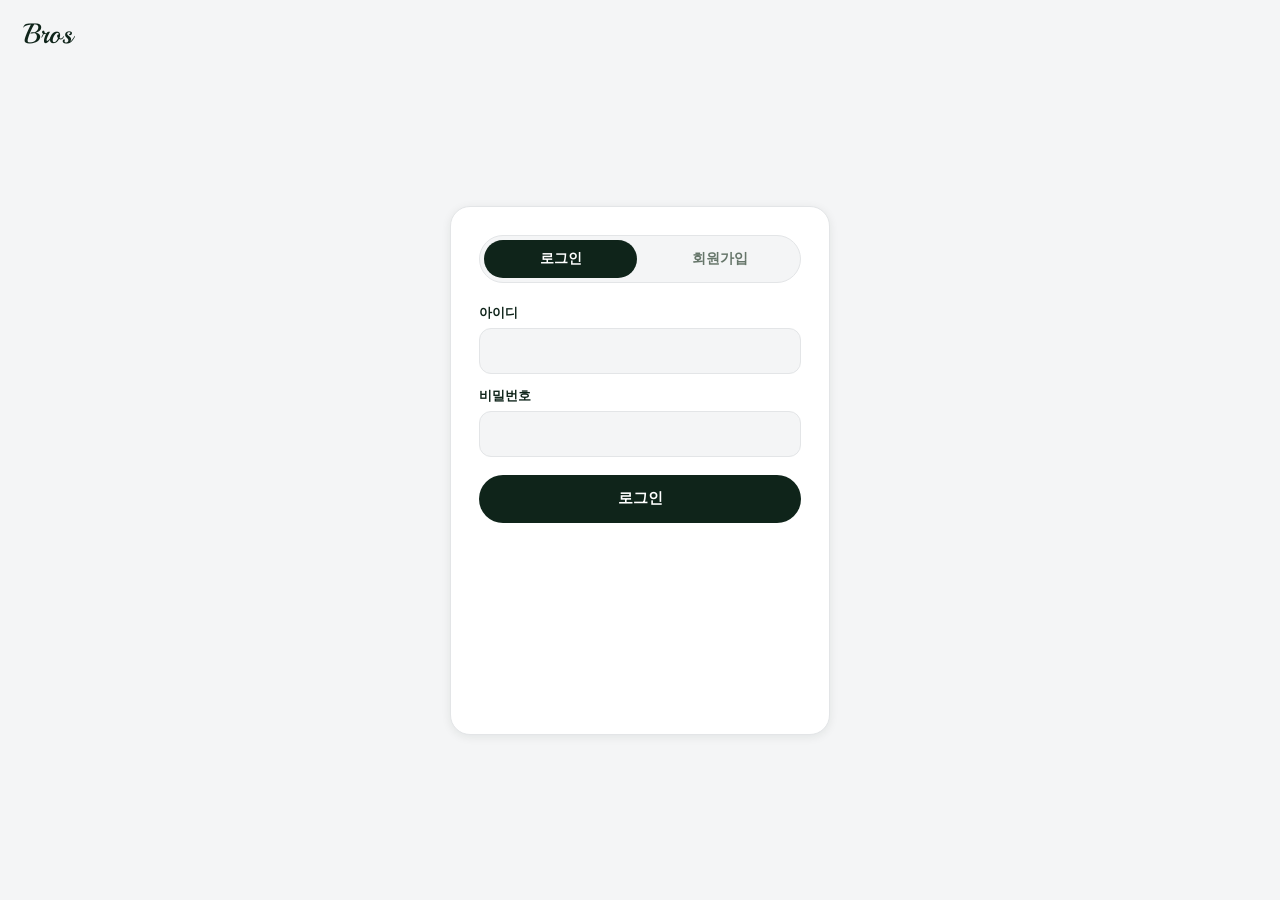
==== web/Frontend/admin.html @ 555cf6c4 "Spring 백엔드 추가 및 관리자 가입 승인 기능 구현 - STS 로 만든 백엔드를 web/Backend 로 이동 (포트 8081, DB baseball_ai) - MySQL 비" ====
<!doctype html>
<html lang="ko">
<head>
  <meta charset="UTF-8" />
  <meta name="viewport" content="width=device-width, initial-scale=1.0" />
  <title>회원 승인 관리 | BROS</title>
  <script>
    (function () {
      try {
        if (localStorage.getItem("bros-theme") === "dark") {
          document.documentElement.setAttribute("data-theme", "dark");
        }
      } catch (e) {}
    })();
  </script>
  <link rel="preconnect" href="https://fonts.googleapis.com" />
  <link rel="preconnect" href="https://fonts.gstatic.com" crossorigin />
  <link href="https://fonts.googleapis.com/css2?family=Playball&family=Black+Han+Sans&family=Gaegu:wght@700&display=swap" rel="stylesheet" />
  <link rel="stylesheet" href="./css/style.css" />
</head>
<body data-page="admin">
  <div class="app">
    <div class="overlay" id="overlay"></div>

    <aside class="sidebar" id="sidebar">
      <div class="sidebar__top">
        <button class="icon-btn sidebar__close" id="sidebarClose" aria-label="메뉴 닫기">
          <svg viewBox="0 0 24 24" fill="none" stroke="currentColor" stroke-width="1.8" stroke-linecap="round"><path d="M6 6l12 12M18 6L6 18"/></svg>
        </button>
        <a href="./index.html" class="logo">
          <span class="logo__text">Bros</span>
        </a>
      </div>

      <nav class="sidebar__nav" id="sidebarNav"></nav>

      <div class="sidebar__footer">
        <div class="stitch" aria-hidden="true">
          <svg viewBox="0 0 160 160" fill="none">
            <path d="M0 40 C 60 40, 100 80, 160 80" stroke="#E7E3C9" stroke-width="26" stroke-linecap="round"/>
            <g stroke="#C9A227" stroke-width="2.5" stroke-linecap="round">
              <path d="M20 28 l10 10 M30 24 l10 10 M42 22 l10 10 M55 22 l10 10 M68 24 l10 10 M80 28 l10 10 M92 34 l10 10 M104 42 l10 10 M116 52 l10 10 M128 62 l10 10 M140 72 l10 8"/>
            </g>
          </svg>
        </div>
        <p class="sidebar__tagline">BASEBALL MAKES<br />US STRONGER</p>
        <div class="sidebar__brand">
          <span class="sidebar__brand-logo">BROS</span>
          <span class="sidebar__brand-sub">ONE TEAM, HIGHER TOGETHER</span>
        </div>
        <ul class="sidebar__links">
          <li>이용약관</li>
          <li>개인정보처리방침</li>
          <li>고객센터</li>
        </ul>
        <p class="sidebar__copy">© 2024 BROS. All rights reserved.</p>
      </div>
    </aside>

    <div class="main">
      <header class="topbar topbar--solid" id="topbar">
        <div class="topbar__left">
          <button class="icon-btn topbar__menu" id="menuToggle" aria-label="메뉴 열기">
            <svg viewBox="0 0 24 24" fill="none" stroke="currentColor" stroke-width="1.8" stroke-linecap="round"><path d="M4 6h16M4 12h16M4 18h16"/></svg>
          </button>
          <a href="./index.html" class="logo logo--mobile">
            <span class="logo__text">Bros</span>
          </a>
        </div>
        <div class="topbar__title" id="topbarTitle">
          <span class="topbar__title-mark">B</span>
          <span class="topbar__title-text">회원 승인</span>
        </div>
        <div class="topbar__right">
          <button class="icon-btn icon-btn--ghost" id="themeToggle" type="button" aria-label="다크모드 전환"></button>
          <button class="login-btn" id="loginBtn" type="button">로그인</button>
        </div>
      </header>

      <main class="content">
        <div class="page-header">
          <p class="page-header__eyebrow">관리자 전용</p>
          <h1 class="page-header__title">회원 승인 관리</h1>
          <p class="page-header__desc">가입 신청을 승인하면 그 회원이 로그인할 수 있어요.</p>
        </div>

        <div class="page-card">
          <div class="admin-filter" id="adminFilter" role="tablist" aria-label="회원 상태">
            <button type="button" class="admin-filter__btn admin-filter__btn--active" data-status="PENDING">승인 대기</button>
            <button type="button" class="admin-filter__btn" data-status="APPROVED">승인됨</button>
            <button type="button" class="admin-filter__btn" data-status="REJECTED">거절됨</button>
            <button type="button" class="admin-filter__btn" data-status="">전체</button>
          </div>
          <!-- js/admin.js 가 회원 목록을 그림 -->
          <div class="record-list" id="adminUserList"></div>
        </div>

        <footer class="page-footer">
          <span>BROS</span>
          <nav>
            <a href="#terms">이용약관</a>
            <a href="#privacy">개인정보처리방침</a>
            <a href="#support">고객센터</a>
          </nav>
          <span>© 2024 BROS. All rights reserved.</span>
        </footer>
      </main>
    </div>
  </div>

  <div class="toast" id="toast" role="status" aria-live="polite"></div>

  <script src="./js/types.js"></script>
  <script src="./js/data.js"></script>
  <script src="./js/render.js"></script>
  <script src="./js/api.js"></script>
  <script src="./js/shell.js"></script>
  <script src="./js/admin.js"></script>
</body>
</html>
---- web/Frontend/css/style.css ----
/* ===== BROS - 기본 토큰 =====
   팀 컬러: 형광 노랑/연두(neon) + 짙은 녹색/검정(navy) + 골드(gold, 포인트로만 소량 사용).
   컴포넌트들은 모두 이 변수를 통해서만 색을 쓰므로, 값만 바꾸면 전체 화면에 반영됩니다.
   다크모드는 아래 :root[data-theme="dark"] 블록에서 같은 변수를 재정의해서 처리합니다. */
:root {
  --navy: #0f241a;
  --navy-light: #1b3a28;
  /* 라이트모드에서는 노란/올리브 톤이 아니라 짙은 녹색으로 통일 (FAB/로그인 버튼의 네온 포인트만 남기기 위함).
     다크모드는 아래 [data-theme="dark"] 블록에서 형광 연두를 그대로 유지합니다. */
  --red: var(--navy);
  --red-soft: #eef7d2;
  --blue-soft: #eefac2;
  --green-soft: #e3f5e8;
  --green: #1e7a46;
  --neon: #cbff3d;
  --neon-ink: #17330d;
  --gold: #c9a227;
  --gold-soft: #fbf1d6;
  /* 은은하게 연두빛이 돌던 배경/테두리를 중립 회색 톤으로 변경 */
  --bg: #f4f5f6;
  --border: #e3e5e7;
  --muted: #66766a;
  --white: #ffffff;
  --radius-lg: 20px;
  --radius-md: 14px;
  --shadow-card: 0 2px 10px rgba(15, 36, 26, 0.08);
  /* rgb 트리플릿 버전: js/main.js 의 스크롤 상단바 효과가 rgba(var(--bg-rgb), alpha) 형태로
     매 프레임 투명도를 직접 계산하는데, 테마가 바뀌어도 같이 반응하도록 여기서도 따로 관리합니다. */
  --bg-rgb: 244, 245, 246;
  --border-rgb: 227, 229, 231;
  --shadow-rgb: 15, 36, 26;
  /* 로그인 버튼처럼 "항상 눈에 띄는 CTA" 용 채움색. --navy 는 다크모드에서 밝은 텍스트색으로
     뒤집히므로 CTA 배경에는 쓸 수 없어서 별도로 관리 */
  --cta-bg: #0f241a;
  --cta-ink: #ffffff;
  /* 로고 전용 색: 라이트모드는 짙은 색, 다크모드는 형광 연두로 (본문 텍스트와는 반대로 움직임) */
  --logo: #0f241a;
}

/* 다크모드: --white 를 "카드/서페이스" 색으로, --navy 를 "본문 텍스트" 색으로 재정의하면
   대부분의 컴포넌트가 이미 var(--white)/var(--navy)/var(--border) 등을 쓰고 있어서
   추가 규칙 없이도 전체가 자동으로 다크 톤을 따라갑니다. */
:root[data-theme="dark"] {
  --navy: #eaf3e7;
  --navy-light: #c7dcc2;
  --red: #d6ff4d;
  --red-soft: #1d2a0e;
  --blue-soft: #1b2a10;
  --green-soft: #123321;
  --green: #6fe38c;
  --neon: #d6ff4d;
  --neon-ink: #10200a;
  --gold: #e8c34a;
  --gold-soft: #2e2510;
  --bg: #0a100b;
  --border: #24352a;
  --muted: #93a896;
  --white: #12201a;
  --shadow-card: 0 4px 18px rgba(0, 0, 0, 0.55);
  --bg-rgb: 10, 16, 11;
  --border-rgb: 36, 53, 42;
  --shadow-rgb: 0, 0, 0;
  --cta-bg: #d6ff4d;
  --cta-ink: #10200a;
  --logo: #d6ff4d;
}

* {
  box-sizing: border-box;
}

html,
body {
  margin: 0;
  padding: 0;
}

body {
  font-family: "Pretendard", -apple-system, BlinkMacSystemFont, "Malgun Gothic", system-ui, sans-serif;
  background: var(--bg);
  color: var(--navy);
  -webkit-font-smoothing: antialiased;
  transition: background-color 0.25s ease, color 0.25s ease;
}

a {
  color: inherit;
  text-decoration: none;
}

button {
  font: inherit;
  color: inherit;
  cursor: pointer;
}

ul {
  list-style: none;
  margin: 0;
  padding: 0;
}

svg {
  width: 100%;
  height: 100%;
  display: block;
}

.icon-btn {
  width: 40px;
  height: 40px;
  border-radius: 999px;
  border: 1px solid var(--border);
  background: var(--white);
  display: inline-flex;
  align-items: center;
  justify-content: center;
  color: var(--navy);
}

.icon-btn svg {
  width: 18px;
  height: 18px;
}

/* 원형 배경/테두리 없이 아이콘만 보이는 버전 (상단 다크모드 토글 등) */
.icon-btn--ghost {
  background: none;
  border: none;
  box-shadow: none;
}

/* ===== 레이아웃 ===== */
.app {
  display: flex;
  min-height: 100vh;
}

.overlay {
  position: fixed;
  inset: 0;
  background: rgba(15, 20, 35, 0.5);
  opacity: 0;
  pointer-events: none;
  transition: opacity 0.2s ease;
  z-index: 40;
}

.overlay--visible {
  opacity: 1;
  pointer-events: auto;
}

.main {
  flex: 1;
  min-width: 0;
  display: flex;
  flex-direction: column;
}

/* ===== 사이드바 ===== */
.sidebar {
  width: 248px;
  flex-shrink: 0;
  background: var(--white);
  border-right: 1px solid var(--border);
  display: flex;
  flex-direction: column;
  padding: 24px 20px;
  position: sticky;
  top: 0;
  height: 100vh;
  overflow-y: auto;
}

.sidebar__top {
  display: flex;
  align-items: center;
  justify-content: space-between;
  margin-bottom: 28px;
}

.sidebar__close {
  display: none;
}

.logo {
  display: flex;
  align-items: center;
  gap: 8px;
}

/* 유니폼에 쓰인 것과 같은 야구 저지 스크립트체. --logo 는 --navy 와 반대로 움직여서 다크모드에서 형광 연두가 됨 */
.logo__text {
  font-family: "Playball", cursive;
  font-weight: 400;
  font-size: 30px;
  line-height: 1;
  color: var(--logo);
}

.logo--mobile {
  display: none;
}

.sidebar__nav {
  display: flex;
  flex-direction: column;
  gap: 6px;
}

.nav-item {
  display: flex;
  align-items: center;
  gap: 12px;
  padding: 12px 14px;
  border-radius: 12px;
  font-weight: 600;
  font-size: 15px;
  color: var(--navy);
}

.nav-item__icon {
  width: 20px;
  height: 20px;
  flex-shrink: 0;
  color: var(--muted);
}

.nav-item:hover {
  background: var(--bg);
}

.nav-item--active {
  background: var(--blue-soft);
  color: var(--navy);
}

.nav-item--active .nav-item__icon {
  color: var(--navy);
}

.sidebar__footer {
  margin-top: auto;
  padding-top: 28px;
  text-align: center;
}

.stitch {
  width: 100px;
  margin: 0 auto 10px;
  opacity: 0.9;
}

.sidebar__tagline {
  font-size: 12px;
  font-weight: 800;
  line-height: 1.4;
  color: var(--gold);
  letter-spacing: 0.3px;
  margin: 0 0 18px;
}

.sidebar__brand {
  display: flex;
  flex-direction: column;
  gap: 2px;
  margin-bottom: 14px;
}

.sidebar__brand-logo {
  font-weight: 800;
  font-size: 15px;
  color: var(--navy);
}

.sidebar__brand-sub {
  font-size: 10px;
  color: var(--muted);
  letter-spacing: 0.5px;
}

.sidebar__links {
  display: flex;
  justify-content: center;
  gap: 10px;
  font-size: 11px;
  color: var(--muted);
  margin-bottom: 8px;
  flex-wrap: wrap;
}

.sidebar__copy {
  font-size: 10px;
  color: #b7bdc9;
  margin: 0;
}

/* ===== 상단바 (스크롤 시 떠오르는 GNB) =====
   배경/그림자/타이틀의 실제 값은 CSS가 아니라 js/main.js 의 updateTopbarOnScroll() 이
   스크롤 진행도(progress 0~1)를 매 프레임 계산해 inline style 로 직접 적용합니다.
   여기 있는 값들은 JS 실행 전 초기 상태(progress=0)일 뿐입니다. */
.topbar {
  position: sticky;
  top: 0;
  z-index: 35;
  display: flex;
  align-items: center;
  justify-content: space-between;
  gap: 10px;
  padding: 14px 32px;
  background-color: rgba(245, 247, 250, 0);
  border-bottom: 1px solid rgba(231, 234, 240, 0);
  box-shadow: 0 6px 18px rgba(20, 33, 61, 0);
}

.topbar__left {
  display: flex;
  align-items: center;
  gap: 10px;
}

.topbar__menu {
  display: none;
}

.topbar__title {
  display: flex;
  align-items: center;
  gap: 8px;
  font-weight: 800;
  font-size: 15px;
  color: var(--navy);
  opacity: 0;
  transform: translateY(-10px);
  pointer-events: none;
}

.topbar__title-mark {
  width: 24px;
  height: 24px;
  border-radius: 7px;
  background: var(--navy);
  color: var(--white);
  font-size: 12px;
  font-weight: 800;
  display: flex;
  align-items: center;
  justify-content: center;
  flex-shrink: 0;
}

.topbar__right {
  display: flex;
  gap: 10px;
}

/* 히어로 배너처럼 스크롤에 따라 나타날 큰 이미지가 없는 서브 페이지용:
   스크롤 반응 없이 처음부터 고정된 배경을 보여줌 */
.topbar--solid {
  background-color: var(--bg);
  border-bottom: 1px solid var(--border);
  box-shadow: 0 2px 8px rgba(15, 36, 26, 0.04);
}

.topbar--solid .topbar__title {
  opacity: 1;
  transform: none;
  pointer-events: auto;
}

/* ===== 콘텐츠 ===== */
.content {
  padding: 16px 32px 60px;
  max-width: 1180px;
  width: 100%;
  margin: 0 auto;
}

/* ===== 팀 슬로건 문구 (사진 밖, 일반 페이지 흐름) =====
   더 이상 사진 위 오버레이가 아니라서, 라이트/다크모드에 따라 자동으로 반전되는
   사이트 공통 토큰(var(--navy)/var(--muted)/var(--red)/var(--neon))을 그대로 사용합니다. */
.hero-text {
  margin-bottom: 16px;
}

.hero-text__headline {
  /* 딱딱한 임팩트체 대신, 부드러운 손글씨 느낌의 필기체로 변경 */
  font-family: "Gaegu", cursive;
  font-size: 34px;
  font-weight: 700;
  line-height: 1.35;
  color: var(--navy);
  margin: 0 0 6px;
}

.hero-text__desc {
  font-size: 14px;
  line-height: 1.6;
  /* 라이트모드=검정에 가까운 색, 다크모드=형광 연두로 자동 전환 (var(--red) 재사용) */
  color: var(--red);
  margin: 0 0 10px;
}

.hero-text__tag {
  display: inline-flex;
  align-items: center;
  gap: 8px;
  font-size: 12px;
  font-weight: 700;
  letter-spacing: 0.5px;
  color: var(--red);
}

.hero-text__tag-line {
  width: 22px;
  height: 2px;
  background: var(--neon);
  display: inline-block;
}

/* ===== 히어로 사진 배너 (실제 팀 사진) ===== */
.hero-banner {
  position: relative;
  border-radius: var(--radius-lg);
  overflow: hidden;
  margin-bottom: 24px;
  box-shadow: var(--shadow-card);
  /* 원본 사진 가로폭(960px)보다 배너를 더 넓게 늘리면 화질이 뭉개지므로,
     원본 폭을 넘지 않게 최대 너비를 제한해서 실제 해상도 그대로(업스케일 없이) 보여줌 */
  max-width: 960px;
  margin-left: auto;
  margin-right: auto;
}

.hero-banner__slide {
  position: relative;
  width: 100%;
  /* 원본 사진이 세로로 긴 인물사진(960x1280)이라, 비율/위치를 맞춰서
     얼굴 위쪽은 여유 있게 남기고, 아래쪽 빈 흙바닥만 최소로 걷어내도록 조정.
     문구가 사진 밖으로 빠지면서 여백 제약이 없어져 12/5 -> 13/5 로 살짝 더 줄임. */
  aspect-ratio: 13 / 5;
  background-image: url("../assets/images/hero-team.png");
  background-size: cover;
  background-position: center 55%;
}

.hero-banner__dots {
  position: absolute;
  left: 50%;
  bottom: 16px;
  transform: translateX(-50%);
  display: flex;
  gap: 6px;
}

.hero-banner__dot {
  width: 6px;
  height: 6px;
  border-radius: 999px;
  background: rgba(255, 255, 255, 0.45);
}

.hero-banner__dot--active {
  width: 18px;
  background: #ffffff;
}

.hero {
  display: flex;
  align-items: flex-end;
  justify-content: space-between;
  gap: 20px;
  flex-wrap: wrap;
  margin-bottom: 24px;
}

.hero__eyebrow {
  color: var(--red);
  font-weight: 700;
  font-size: 13px;
  margin: 0 0 8px;
}

.hero__title {
  font-size: 30px;
  font-weight: 800;
  margin: 0 0 8px;
  color: var(--navy);
}

.hero__desc {
  margin: 0;
  color: var(--muted);
  font-size: 14px;
}

/* ===== 오늘의 AI 리포트: 투수/타자 탭 + 4칸 정보 박스 + AI 코멘트 + 상세 리포트 보기 ===== */
.report-tabs {
  display: inline-flex;
  gap: 6px;
  background: var(--bg);
  border: 1px solid var(--border);
  border-radius: 999px;
  padding: 4px;
  margin-bottom: 16px;
}

.report-tab {
  border: none;
  background: none;
  color: var(--muted);
  font-size: 13px;
  font-weight: 700;
  padding: 8px 20px;
  border-radius: 999px;
}

.report-tab--active {
  background: var(--cta-bg);
  color: var(--cta-ink);
}
.report-overview-wrap {
  margin-bottom: 8px;
}

.report-overview {
  display: grid;
  grid-template-columns: 1fr 1fr 1.5fr;
  grid-template-rows: auto auto;
  gap: 14px;
  margin-bottom: 16px;
}

.info-box {
  background: var(--white);
  border: 1px solid var(--border);
  border-radius: var(--radius-md);
  padding: 16px;
  display: flex;
  flex-direction: column;
  gap: 4px;
}

.info-box--type {
  grid-column: 1;
  grid-row: 1;
}

.info-box--status {
  grid-column: 2;
  grid-row: 1;
}

.info-box--date {
  grid-column: 1;
  grid-row: 2;
}

.info-box--points {
  grid-column: 2;
  grid-row: 2;
}

.info-box__icon {
  width: 20px;
  height: 20px;
  color: var(--navy);
  margin-bottom: 4px;
}

.info-box__icon--mood {
  color: var(--gold);
}

.info-box__label {
  font-size: 11.5px;
  color: var(--muted);
  font-weight: 600;
}

.info-box__value {
  font-size: 16px;
  font-weight: 800;
  color: var(--navy);
}

.info-box__value--gold {
  color: var(--gold);
}

.info-box__sub {
  font-size: 11px;
  color: var(--muted);
}

.comment-box {
  grid-column: 3;
  grid-row: 1 / span 2;
  background: var(--white);
  border: 1px solid var(--border);
  border-radius: var(--radius-md);
  padding: 18px;
  display: flex;
  flex-direction: column;
  justify-content: space-between;
  gap: 14px;
}

.comment-box__body {
  display: flex;
  gap: 10px;
}

.comment-box__quote {
  width: 20px;
  height: 20px;
  color: var(--red);
  flex-shrink: 0;
}

.comment-box__title {
  font-size: 13px;
  font-weight: 800;
  color: var(--navy);
  margin: 0 0 4px;
}

.comment-box__text {
  font-size: 13px;
  color: #3d4759;
  line-height: 1.55;
  margin: 0;
}

.report-cta {
  display: inline-flex;
  align-items: center;
  justify-content: center;
  gap: 8px;
  width: 100%;
  height: 46px;
  border-radius: 999px;
  border: none;
  background: var(--cta-bg);
  color: var(--cta-ink);
  font-size: 14px;
  font-weight: 700;
}

.report-cta svg {
  width: 16px;
  height: 16px;
}

/* ===== 4대 기능 메뉴 ===== */
.feature-grid {
  display: grid;
  grid-template-columns: repeat(4, 1fr);
  gap: 16px;
  margin-bottom: 40px;
}

.feature-card {
  position: relative;
  background: var(--white);
  border: 1px solid var(--border);
  border-radius: var(--radius-lg);
  box-shadow: var(--shadow-card);
  padding: 22px 20px;
  display: flex;
  flex-direction: column;
  gap: 8px;
  transition: border-color 0.15s ease, transform 0.15s ease;
}

.feature-card:hover {
  border-color: var(--neon);
  transform: translateY(-2px);
}

/* 카드마다 아이콘을 색이 채워진 배지 안에 넣어서 톤이 확실히 드러나도록 함 */
.feature-card__icon-badge {
  width: 44px;
  height: 44px;
  border-radius: 14px;
  display: flex;
  align-items: center;
  justify-content: center;
  margin-bottom: 6px;
}

.feature-card__icon {
  width: 24px;
  height: 24px;
}

.feature-card--neon .feature-card__icon-badge {
  background: var(--neon);
  color: var(--neon-ink);
}

.feature-card--gold .feature-card__icon-badge {
  background: var(--gold);
  color: var(--navy);
}

.feature-card--navy .feature-card__icon-badge {
  background: var(--navy);
  color: var(--neon);
}

/* 다크모드에서는 var(--navy)가 거의 흰색이 되어 배지가 "회색"처럼 밋밋해 보이므로,
   FAB 버튼과 같은 배색(형광 배경 + 검정 아이콘)으로 통일 */
:root[data-theme="dark"] .feature-card--navy .feature-card__icon-badge {
  background: var(--neon);
  color: var(--neon-ink);
}

.feature-card__title {
  font-size: 15px;
  font-weight: 800;
  color: var(--navy);
}

.feature-card__desc {
  font-size: 12.5px;
  color: var(--muted);
  line-height: 1.5;
}

.feature-card__chevron {
  display: none;
  position: absolute;
  right: 18px;
  top: 50%;
  transform: translateY(-50%);
  width: 18px;
  height: 18px;
  color: var(--muted);
}

/* ===== 3단계 안내 바 (하단, 로고 + 압축된 가로 스텝) =====
   모든 색이 var(--bg)/var(--navy)/var(--neon) 등 기존 토큰이라 다크모드에서도 자동으로 반응합니다. */
.how-bar {
  background: var(--bg);
  border: 1px solid var(--border);
  border-radius: var(--radius-lg);
  padding: 24px 28px;
  display: flex;
  align-items: center;
  justify-content: space-between;
  gap: 24px;
  flex-wrap: wrap;
  margin-bottom: 40px;
}

.how-bar__brand {
  display: flex;
  flex-direction: column;
  gap: 4px;
}

.how-bar__logo {
  font-family: "Playball", cursive;
  font-size: 26px;
  line-height: 1;
  color: var(--logo);
}

.how-bar__title {
  font-size: 13px;
  font-weight: 700;
  color: var(--navy);
  margin: 0;
}

.how-bar__steps {
  display: flex;
  align-items: center;
  gap: 16px;
  flex-wrap: wrap;
}

.how-bar__step {
  display: flex;
  align-items: center;
  gap: 10px;
}

.how-bar__step-icon {
  width: 40px;
  height: 40px;
  padding: 9px;
  box-sizing: border-box;
  border-radius: 12px;
  background: var(--navy);
  color: var(--neon);
  flex-shrink: 0;
}

/* 4대 기능 카드 배지와 동일한 이유로 다크모드에서만 FAB와 같은 배색으로 지정 */
:root[data-theme="dark"] .how-bar__step-icon {
  background: var(--neon);
  color: var(--neon-ink);
}

.how-bar__step-title {
  font-size: 13.5px;
  font-weight: 800;
  color: var(--navy);
  margin: 0;
  white-space: nowrap;
}

.how-bar__step-desc {
  font-size: 11.5px;
  color: var(--muted);
  margin: 0;
  white-space: nowrap;
}

.how-bar__arrow {
  width: 16px;
  height: 16px;
  color: var(--muted);
  flex-shrink: 0;
}

/* ===== 페이지 푸터 ===== */
.page-footer {
  display: flex;
  align-items: center;
  justify-content: space-between;
  flex-wrap: wrap;
  gap: 10px;
  padding-top: 20px;
  border-top: 1px solid var(--border);
  font-size: 12px;
  color: var(--muted);
}

.page-footer span:first-child {
  font-weight: 800;
  color: var(--navy);
}

.page-footer nav {
  display: flex;
  gap: 16px;
}

/* ===== FAB (클릭하면 위로 메뉴 2개가 펼쳐지는 플로팅 버튼) ===== */
.fab-wrap {
  position: fixed;
  right: 28px;
  bottom: 28px;
  z-index: 30;
  display: flex;
  flex-direction: column-reverse;
  align-items: flex-end;
  gap: 12px;
}

.fab {
  width: 72px;
  height: 72px;
  border-radius: 999px;
  background: var(--neon);
  color: var(--neon-ink);
  border: none;
  box-shadow: 0 8px 20px rgba(203, 255, 61, 0.45);
  display: flex;
  align-items: center;
  justify-content: center;
  flex-shrink: 0;
}

.fab svg {
  width: 30px;
  height: 30px;
  transition: transform 0.2s ease;
}

.fab-wrap--open .fab svg {
  transform: rotate(45deg);
}

.fab-menu {
  display: flex;
  flex-direction: column;
  align-items: flex-end;
  gap: 10px;
}

.fab-menu__item {
  display: inline-flex;
  align-items: center;
  gap: 8px;
  /* 두 메뉴("동영상 업로드" / "바로 촬영") 글자 수가 달라도 폭이 항상 같도록 고정 */
  width: 176px;
  background: var(--white);
  color: var(--navy);
  border: 1px solid var(--border);
  border-radius: 999px;
  padding: 10px 18px 10px 14px;
  font-size: 13px;
  font-weight: 700;
  box-shadow: var(--shadow-card);
  opacity: 0;
  transform: translateY(10px);
  pointer-events: none;
  transition: opacity 0.18s ease, transform 0.18s ease;
}

.fab-menu__icon {
  width: 18px;
  height: 18px;
  color: var(--red);
  flex-shrink: 0;
}

.fab-wrap--open .fab-menu__item {
  opacity: 1;
  transform: translateY(0);
  pointer-events: auto;
}

.fab-wrap--open .fab-menu__item:nth-child(2) {
  transition-delay: 0.05s;
}

/* ===== 로그인 버튼 (항상 채워진 CTA 필: 라이트=짙은 녹색, 다크=형광 연두) ===== */
.login-btn {
  height: 40px;
  padding: 0 18px;
  border-radius: 999px;
  border: 1px solid transparent;
  background: var(--cta-bg);
  color: var(--cta-ink);
  font-weight: 700;
  font-size: 13px;
  display: inline-flex;
  align-items: center;
}

/* 로그인된 상태(로그아웃 버튼)는 덜 강조되도록 아웃라인으로 반전 */
.login-btn--active {
  background: transparent;
  color: var(--navy);
  border-color: var(--border);
}

/* ===== 모달 공통 (분석 종류 선택 / 촬영) ===== */
.modal-overlay {
  position: fixed;
  inset: 0;
  z-index: 60;
  background: rgba(10, 16, 11, 0.55);
  display: flex;
  align-items: center;
  justify-content: center;
  padding: 20px;
  opacity: 0;
  transition: opacity 0.18s ease;
}

.modal-overlay[hidden] {
  display: none;
}

.modal-overlay--visible {
  opacity: 1;
}

.modal {
  width: 100%;
  max-width: 360px;
  background: var(--white);
  border-radius: var(--radius-lg);
  border: 1px solid var(--border);
  box-shadow: 0 20px 50px rgba(10, 16, 11, 0.3);
  padding: 20px;
  transform: translateY(14px) scale(0.97);
  transition: transform 0.18s ease;
}

.modal-overlay--visible .modal {
  transform: translateY(0) scale(1);
}

.modal--camera {
  max-width: 420px;
}

.modal__head {
  display: flex;
  align-items: center;
  justify-content: space-between;
  margin-bottom: 14px;
}

.modal__title {
  font-size: 16px;
  font-weight: 800;
  color: var(--navy);
  margin: 0;
}

.modal__close {
  width: 30px;
  height: 30px;
  border-radius: 999px;
  border: none;
  background: var(--bg);
  color: var(--navy);
  display: flex;
  align-items: center;
  justify-content: center;
  flex-shrink: 0;
}

.modal__close svg {
  width: 14px;
  height: 14px;
}

.modal__options {
  display: flex;
  flex-direction: column;
  gap: 8px;
}

.modal-option {
  display: flex;
  align-items: center;
  gap: 12px;
  padding: 14px 16px;
  border-radius: 14px;
  border: 1px solid var(--border);
  background: var(--bg);
  color: var(--navy);
  font-size: 14px;
  font-weight: 700;
  text-align: left;
}

.modal-option:hover {
  border-color: var(--red);
}

.modal-option__icon {
  width: 22px;
  height: 22px;
  color: var(--red);
  flex-shrink: 0;
}

/* ===== 카메라 촬영 ===== */
.camera {
  display: flex;
  flex-direction: column;
  gap: 12px;
}

.camera__preview {
  width: 100%;
  aspect-ratio: 3 / 4;
  max-height: 60vh;
  border-radius: var(--radius-md);
  background: #000;
  object-fit: cover;
}

.camera__status {
  min-height: 18px;
  margin: 0;
  font-size: 12.5px;
  color: var(--red);
  text-align: center;
}

.camera__controls {
  display: flex;
  gap: 10px;
}

.btn {
  flex: 1;
  height: 44px;
  border-radius: 999px;
  border: none;
  font-size: 14px;
  font-weight: 700;
}

.btn--primary {
  background: var(--navy);
  color: var(--white);
}

.btn--ghost {
  background: var(--bg);
  color: var(--navy);
  border: 1px solid var(--border);
}

/* ===== 토스트 안내 메시지 ===== */
.toast {
  position: fixed;
  left: 50%;
  bottom: 100px;
  transform: translate(-50%, 12px);
  background: var(--navy);
  color: var(--white);
  padding: 12px 18px;
  border-radius: 999px;
  font-size: 13px;
  font-weight: 600;
  box-shadow: 0 10px 24px rgba(0, 0, 0, 0.25);
  opacity: 0;
  pointer-events: none;
  transition: opacity 0.2s ease, transform 0.2s ease;
  z-index: 70;
  max-width: calc(100vw - 40px);
  text-align: center;
}

.toast--visible {
  opacity: 1;
  transform: translate(-50%, 0);
}

/* ===== 서브 페이지 공통 (분석/하이라이트/마이페이지) ===== */
.page-header {
  margin-bottom: 24px;
}

.page-header__eyebrow {
  color: var(--red);
  font-weight: 700;
  font-size: 13px;
  margin: 0 0 8px;
}

.page-header__title {
  font-size: 26px;
  font-weight: 800;
  color: var(--navy);
  margin: 0 0 8px;
}

.page-header__desc {
  color: var(--muted);
  font-size: 14px;
  margin: 0;
}

.page-card {
  background: var(--white);
  border: 1px solid var(--border);
  border-radius: var(--radius-lg);
  box-shadow: var(--shadow-card);
  padding: 24px;
  margin-bottom: 20px;
}

.page-card__title {
  display: flex;
  align-items: center;
  gap: 10px;
  font-size: 16px;
  font-weight: 800;
  color: var(--navy);
  margin: 0 0 14px;
}

.page-card__title svg {
  width: 20px;
  height: 20px;
  flex-shrink: 0;
}

/* 지금 보고 있는 페이지에 맞는 분석 종류로 바로 업로드/촬영을 시작하는 CTA */
.quick-action {
  display: flex;
  align-items: center;
  justify-content: space-between;
  gap: 16px;
  flex-wrap: wrap;
}

.quick-action__text {
  flex: 1;
  min-width: 200px;
}

.quick-action__title {
  font-size: 15px;
  font-weight: 800;
  color: var(--navy);
  margin: 0 0 4px;
}

.quick-action__desc {
  font-size: 13px;
  color: var(--muted);
  margin: 0;
}

.quick-action__buttons {
  display: flex;
  gap: 10px;
  flex-wrap: wrap;
}

.quick-action__btn {
  display: inline-flex;
  align-items: center;
  gap: 8px;
  height: 44px;
  padding: 0 18px;
  border-radius: 999px;
  font-size: 13.5px;
  font-weight: 700;
  border: 1px solid transparent;
}

.quick-action__btn svg {
  width: 16px;
  height: 16px;
}

.quick-action__btn--primary {
  background: var(--cta-bg);
  color: var(--cta-ink);
}

.quick-action__btn--ghost {
  background: var(--bg);
  color: var(--navy);
  border-color: var(--border);
}

.empty-state {
  display: flex;
  flex-direction: column;
  align-items: center;
  text-align: center;
  gap: 10px;
  padding: 44px 20px;
}

.empty-state__icon {
  width: 42px;
  height: 42px;
  color: var(--muted);
  margin-bottom: 4px;
}

.empty-state__title {
  font-size: 14.5px;
  font-weight: 800;
  color: var(--navy);
  margin: 0;
}

.empty-state__desc {
  font-size: 12.5px;
  color: var(--muted);
  margin: 0;
  max-width: 320px;
  line-height: 1.6;
}

/* 업로드/촬영한 영상을 분석 결과와는 별개로 바로 재생해볼 수 있는 미리보기 카드 */
.video-preview__player {
  display: block;
  width: 100%;
  max-width: 480px;
  border-radius: var(--radius-md);
  background: #000;
}

/* "최근 분석 결과" 카드 안의 AI 분석 진행 상황 (js/analysis.js 가 그림) */
.analysis-status {
  display: flex;
  flex-direction: column;
  align-items: flex-start;
  gap: 8px;
  padding: 18px 20px;
  border: 1px solid var(--border);
  border-radius: var(--radius-md);
}

.analysis-status__badge {
  display: inline-flex;
  align-items: center;
  gap: 6px;
  padding: 4px 10px;
  border-radius: 999px;
  font-size: 12px;
  font-weight: 800;
  background: var(--bg);
  color: var(--muted);
}

.analysis-status__file {
  margin: 0;
  font-size: 14.5px;
  font-weight: 800;
  color: var(--navy);
  word-break: break-all;
}

.analysis-status__desc {
  margin: 0;
  font-size: 12.5px;
  line-height: 1.6;
  color: var(--muted);
}

/* 진행 중(업로드/대기/분석 중)에는 배지 앞에 깜빡이는 점 */
.analysis-status--uploading .analysis-status__badge::before,
.analysis-status--queued .analysis-status__badge::before,
.analysis-status--processing .analysis-status__badge::before {
  content: "";
  width: 6px;
  height: 6px;
  border-radius: 50%;
  background: currentColor;
  animation: analysis-pulse 1.2s ease-in-out infinite;
}

.analysis-status--processing .analysis-status__badge {
  background: var(--blue-soft);
  color: var(--navy);
}

.analysis-status--done .analysis-status__badge {
  background: var(--green-soft);
  color: var(--green);
}

.analysis-status--failed .analysis-status__badge,
.analysis-status--offline .analysis-status__badge {
  background: var(--gold-soft);
  color: var(--gold);
}

@keyframes analysis-pulse {
  50% {
    opacity: 0.25;
  }
}

@media (prefers-reduced-motion: reduce) {
  .analysis-status__badge::before {
    animation: none;
  }
}

/* ===== 경기 하이라이트: 전체 / 포지션별 탭 콘텐츠 =====
   탭 자체는 홈 화면의 .report-tabs/.report-tab 을 그대로 재사용합니다. */
.game-meta {
  margin-bottom: 20px;
}

.game-meta__brand {
  display: flex;
  align-items: center;
  gap: 10px;
  margin-bottom: 14px;
}

.game-meta__eyebrow {
  font-size: 11px;
  font-weight: 800;
  letter-spacing: 1px;
  color: var(--red);
}

.game-meta__logo {
  font-family: "Playball", cursive;
  font-size: 20px;
  color: var(--logo);
}

.game-meta__row {
  display: flex;
  flex-wrap: wrap;
  gap: 20px;
}

.game-meta__item {
  display: flex;
  flex-direction: column;
  gap: 4px;
}

.game-meta__label {
  font-size: 11.5px;
  color: var(--muted);
  font-weight: 600;
}

.game-meta__value {
  font-size: 15px;
  font-weight: 800;
  color: var(--navy);
}

.game-meta__value--accent {
  color: var(--red);
}

.highlight-main {
  border-top: 1px solid var(--border);
  padding-top: 18px;
}

.highlight-main__frame {
  position: relative;
  aspect-ratio: 16 / 9;
  border-radius: var(--radius-md);
  background: radial-gradient(circle at 30% 20%, var(--navy-light) 0%, var(--navy) 70%);
  display: flex;
  align-items: center;
  justify-content: center;
  overflow: hidden;
}

.highlight-main__tag {
  position: absolute;
  top: 12px;
  left: 12px;
  font-size: 10.5px;
  font-weight: 700;
  letter-spacing: 0.5px;
  color: var(--neon);
  background: rgba(0, 0, 0, 0.35);
  padding: 4px 10px;
  border-radius: 999px;
}

.highlight-main__play {
  width: 56px;
  height: 56px;
  border-radius: 999px;
  border: none;
  background: rgba(255, 255, 255, 0.95);
  color: var(--navy);
  display: flex;
  align-items: center;
  justify-content: center;
  flex-shrink: 0;
}

.highlight-main__play svg {
  width: 22px;
  height: 22px;
  margin-left: 2px;
}

.highlight-main__meta {
  display: flex;
  align-items: baseline;
  justify-content: space-between;
  gap: 10px;
  margin-top: 12px;
}

.highlight-main__label {
  font-size: 14px;
  font-weight: 800;
  color: var(--navy);
  margin: 0;
}

.highlight-main__time {
  font-size: 12.5px;
  color: var(--muted);
}

/* 주요 장면 그룹 (타격 장면 / 수비 플레이 / 주요 플레이) */
.clip-group {
  margin-bottom: 22px;
}

.clip-group:last-child {
  margin-bottom: 0;
}

.clip-group__head {
  display: flex;
  align-items: center;
  gap: 8px;
  margin-bottom: 10px;
}

.clip-group__badge {
  font-size: 10.5px;
  font-weight: 800;
  letter-spacing: 0.5px;
  color: var(--neon-ink);
  background: var(--neon);
  padding: 3px 9px;
  border-radius: 999px;
  flex-shrink: 0;
}

.clip-group__title {
  font-size: 14px;
  font-weight: 800;
  color: var(--navy);
  margin: 0;
}

.clip-group__list {
  display: grid;
  grid-template-columns: repeat(auto-fill, minmax(160px, 1fr));
  gap: 12px;
}

.clip-card {
  display: flex;
  flex-direction: column;
  gap: 8px;
  border: 1px solid var(--border);
  background: var(--bg);
  border-radius: var(--radius-md);
  padding: 8px;
  text-align: left;
}

.clip-card__thumb {
  position: relative;
  aspect-ratio: 16 / 9;
  border-radius: 10px;
  background: radial-gradient(circle at 30% 20%, var(--navy-light) 0%, var(--navy) 70%);
  display: flex;
  align-items: center;
  justify-content: center;
  color: #ffffff;
}

.clip-card__thumb svg {
  width: 20px;
  height: 20px;
}

.clip-card__meta {
  display: flex;
  align-items: center;
  justify-content: space-between;
  gap: 6px;
}

.clip-card__action {
  font-size: 12.5px;
  font-weight: 700;
  color: var(--navy);
}

.clip-card__time {
  font-size: 11px;
  color: var(--muted);
  flex-shrink: 0;
}

/* 포지션별 하이라이트: 포지션 선택 */
.position-picker {
  display: flex;
  flex-wrap: wrap;
  gap: 8px;
  margin-bottom: 18px;
}

.position-pill {
  min-width: 52px;
  height: 40px;
  padding: 0 14px;
  border-radius: 999px;
  border: 1px solid var(--border);
  background: var(--white);
  color: var(--navy);
  font-size: 13px;
  font-weight: 800;
}

.position-pill--active {
  background: var(--cta-bg);
  color: var(--cta-ink);
  border-color: var(--cta-bg);
}

/* ===== 마이페이지 ===== */
.profile-card {
  display: flex;
  align-items: center;
  gap: 16px;
  flex-wrap: wrap;
}

.profile-card__avatar {
  width: 56px;
  height: 56px;
  border-radius: 999px;
  background: var(--navy);
  color: var(--neon);
  display: flex;
  align-items: center;
  justify-content: center;
  flex-shrink: 0;
}

.profile-card__avatar svg {
  width: 28px;
  height: 28px;
}

.profile-card__info {
  flex: 1;
  min-width: 160px;
}

.profile-card__name {
  font-size: 16px;
  font-weight: 800;
  color: var(--navy);
  margin: 0 0 4px;
}

.profile-card__meta {
  font-size: 12.5px;
  color: var(--muted);
  margin: 0;
}

.profile-card__logout {
  height: 40px;
  padding: 0 18px;
  border-radius: 999px;
  border: 1px solid var(--border);
  background: var(--bg);
  color: var(--navy);
  font-size: 13px;
  font-weight: 700;
}

/* 관리자에게만 보이는 "회원 승인 관리" 링크 (버튼 모양은 로그아웃과 동일) */
.profile-card__admin {
  display: inline-flex;
  align-items: center;
  text-decoration: none;
}

.profile-card__admin[hidden] {
  display: none;
}

/* ===== 마이페이지 기록 목록 / 관리자 회원 목록 (js/mypage.js, js/admin.js) ===== */
.record-list {
  display: flex;
  flex-direction: column;
  gap: 10px;
}

.record-list__message {
  margin: 0;
  padding: 32px 12px;
  text-align: center;
  font-size: 13px;
  color: var(--muted);
}

.record-item {
  display: flex;
  align-items: center;
  gap: 12px;
  padding: 14px 16px;
  border: 1px solid var(--border);
  border-radius: var(--radius-md);
  color: inherit;
  text-decoration: none;
  transition: border-color 0.15s ease;
}

a.record-item:hover {
  border-color: var(--navy);
}

.record-item__main {
  flex: 1;
  min-width: 0;
}

.record-item__name {
  margin: 0 0 4px;
  font-size: 14px;
  font-weight: 800;
  color: var(--navy);
  word-break: break-all;
}

.record-item__meta {
  margin: 0;
  font-size: 12px;
  color: var(--muted);
}

.record-item__side {
  display: flex;
  align-items: center;
  gap: 8px;
  flex-shrink: 0;
}

.record-item__badge {
  flex-shrink: 0;
  padding: 4px 10px;
  border-radius: 999px;
  font-size: 12px;
  font-weight: 800;
  background: var(--bg);
  color: var(--muted);
  white-space: nowrap;
}

.record-item__badge--processing {
  background: var(--blue-soft);
  color: var(--navy);
}

.record-item__badge--done,
.record-item__badge--approved {
  background: var(--green-soft);
  color: var(--green);
}

.record-item__badge--failed,
.record-item__badge--rejected {
  background: var(--gold-soft);
  color: var(--gold);
}

/* 관리자 화면: 상태별 필터 탭 */
.admin-filter {
  display: flex;
  flex-wrap: wrap;
  gap: 8px;
  margin-bottom: 16px;
}

.admin-filter__btn {
  height: 34px;
  padding: 0 14px;
  border-radius: 999px;
  border: 1px solid var(--border);
  background: var(--bg);
  color: var(--navy);
  font-size: 13px;
  font-weight: 700;
}

.admin-filter__btn--active {
  background: var(--cta-bg);
  border-color: var(--cta-bg);
  color: var(--cta-ink);
}

.admin-action {
  height: 32px;
  padding: 0 14px;
  border-radius: 999px;
  font-size: 12.5px;
  font-weight: 700;
  border: 1px solid var(--border);
  background: var(--bg);
  color: var(--navy);
}

.admin-action--approve {
  background: var(--cta-bg);
  border-color: var(--cta-bg);
  color: var(--cta-ink);
}

.admin-action:disabled {
  opacity: 0.5;
}

/* 좁은 화면에서는 버튼을 이름 아래 줄로 내림 */
@media (max-width: 520px) {
  .record-item--static {
    flex-wrap: wrap;
  }

  .record-item--static .record-item__side {
    width: 100%;
    justify-content: flex-end;
  }
}

/* ===== 로그인 / 회원가입 페이지 (login.html) ===== */
/* 스크롤과 무관하게 항상 좌상단에 고정되는 팀 로고 = 홈으로 이동 버튼 */
.auth-topbar {
  position: fixed;
  top: 20px;
  left: 24px;
  z-index: 10;
  display: inline-flex;
}

.auth-topbar .logo__text {
  font-size: 28px;
}

.auth-page {
  min-height: 100vh;
  display: flex;
  flex-direction: column;
  align-items: center;
  justify-content: center;
  gap: 28px;
  padding: 80px 20px 40px;
}

.auth-card {
  width: 100%;
  max-width: 380px;
  background: var(--white);
  border: 1px solid var(--border);
  border-radius: var(--radius-lg);
  box-shadow: var(--shadow-card);
  padding: 28px 28px 24px;
}

.auth-tabs {
  display: flex;
  gap: 6px;
  background: var(--bg);
  border: 1px solid var(--border);
  border-radius: 999px;
  padding: 4px;
  margin-bottom: 22px;
}

.auth-tab {
  flex: 1;
  border: none;
  background: none;
  color: var(--muted);
  font-size: 13.5px;
  font-weight: 700;
  padding: 10px 0;
  border-radius: 999px;
}

.auth-tab--active {
  background: var(--cta-bg);
  color: var(--cta-ink);
}

/* 두 폼을 같은 grid 셀에 포개어, 감춰진 폼도 레이아웃 계산에는 계속 참여하게 해서
   더 높은 쪽(회원가입) 기준으로 카드 높이가 고정되고 탭 전환 시 높이가 튀지 않게 함 */
.auth-forms {
  display: grid;
}

.auth-form {
  grid-column: 1;
  grid-row: 1;
  display: flex;
  flex-direction: column;
  gap: 14px;
}

/* 브라우저 기본 [hidden] 규칙(display:none)을 명시적으로 되돌리고,
   대신 visibility 로만 감춰서 grid 높이 계산에는 계속 포함되게 함 */
.auth-form[hidden] {
  display: flex;
  visibility: hidden;
  pointer-events: none;
}

.auth-field {
  display: flex;
  flex-direction: column;
  gap: 6px;
  font-size: 12.5px;
  font-weight: 700;
  color: var(--navy);
}

.auth-field input {
  height: 46px;
  padding: 0 14px;
  border-radius: 12px;
  border: 1px solid var(--border);
  background: var(--bg);
  color: var(--navy);
  font-size: 14px;
  font-weight: 500;
  font-family: inherit;
}

.auth-field input:focus {
  outline: 2px solid var(--neon);
  outline-offset: 1px;
}

.auth-field__row {
  display: flex;
  gap: 8px;
}

.auth-field__row input {
  flex: 1;
  min-width: 0;
}

.auth-check-btn {
  flex-shrink: 0;
  height: 46px;
  padding: 0 14px;
  border-radius: 12px;
  border: 1px solid var(--border);
  background: var(--white);
  color: var(--navy);
  font-size: 12.5px;
  font-weight: 700;
  white-space: nowrap;
}

.auth-field__hint {
  min-height: 16px;
  font-size: 11.5px;
  font-weight: 600;
  color: var(--muted);
}

.auth-field__hint--ok {
  color: var(--green);
}

.auth-field__hint--error {
  color: var(--red);
}

.auth-note {
  font-size: 12px;
  color: var(--muted);
  line-height: 1.5;
  margin: 0;
}

.auth-submit {
  height: 48px;
  border-radius: 999px;
  border: none;
  background: var(--cta-bg);
  color: var(--cta-ink);
  font-size: 14.5px;
  font-weight: 700;
  margin-top: 4px;
}

.auth-message {
  min-height: 18px;
  margin: 14px 0 0;
  font-size: 12.5px;
  font-weight: 600;
  color: var(--green);
  text-align: center;
}

.auth-message--error {
  color: var(--red);
}

/* ===== 반응형 ===== */
@media (max-width: 1024px) {
  .sidebar {
    position: fixed;
    left: 0;
    top: 0;
    z-index: 50;
    transform: translateX(-100%);
    transition: transform 0.25s ease;
    box-shadow: 0 0 30px rgba(0, 0, 0, 0.15);
  }

  .sidebar--open {
    transform: translateX(0);
  }

  .sidebar__close {
    display: inline-flex;
  }

  .topbar__menu {
    display: inline-flex;
  }

  .logo--mobile {
    display: flex;
  }

  .content {
    padding: 16px 20px 60px;
  }
}

@media (max-width: 860px) {
  .report-overview {
    grid-template-columns: 1fr 1fr;
  }

  .comment-box {
    grid-column: 1 / span 2;
    grid-row: 3;
  }
}

@media (max-width: 640px) {
  .report-overview {
    grid-template-columns: 1fr;
  }

  .info-box--type,
  .info-box--status,
  .info-box--date,
  .info-box--points,
  .comment-box {
    grid-column: 1;
    grid-row: auto;
  }

  .hero-banner__slide {
    aspect-ratio: 4 / 5;
  }

  .hero-text__headline {
    font-size: 24px;
  }

  .hero__title {
    font-size: 24px;
  }

  .feature-grid {
    grid-template-columns: 1fr;
  }

  .feature-card {
    flex-direction: row;
    align-items: center;
    padding: 16px 44px 16px 16px;
  }

  .feature-card__icon-badge {
    margin-bottom: 0;
    flex-shrink: 0;
  }

  .feature-card__chevron {
    display: block;
  }

  .how-bar {
    flex-direction: column;
    align-items: flex-start;
    padding: 20px;
  }

  .how-bar__steps {
    gap: 10px;
  }

  .fab-wrap {
    right: 18px;
    bottom: 18px;
  }
}
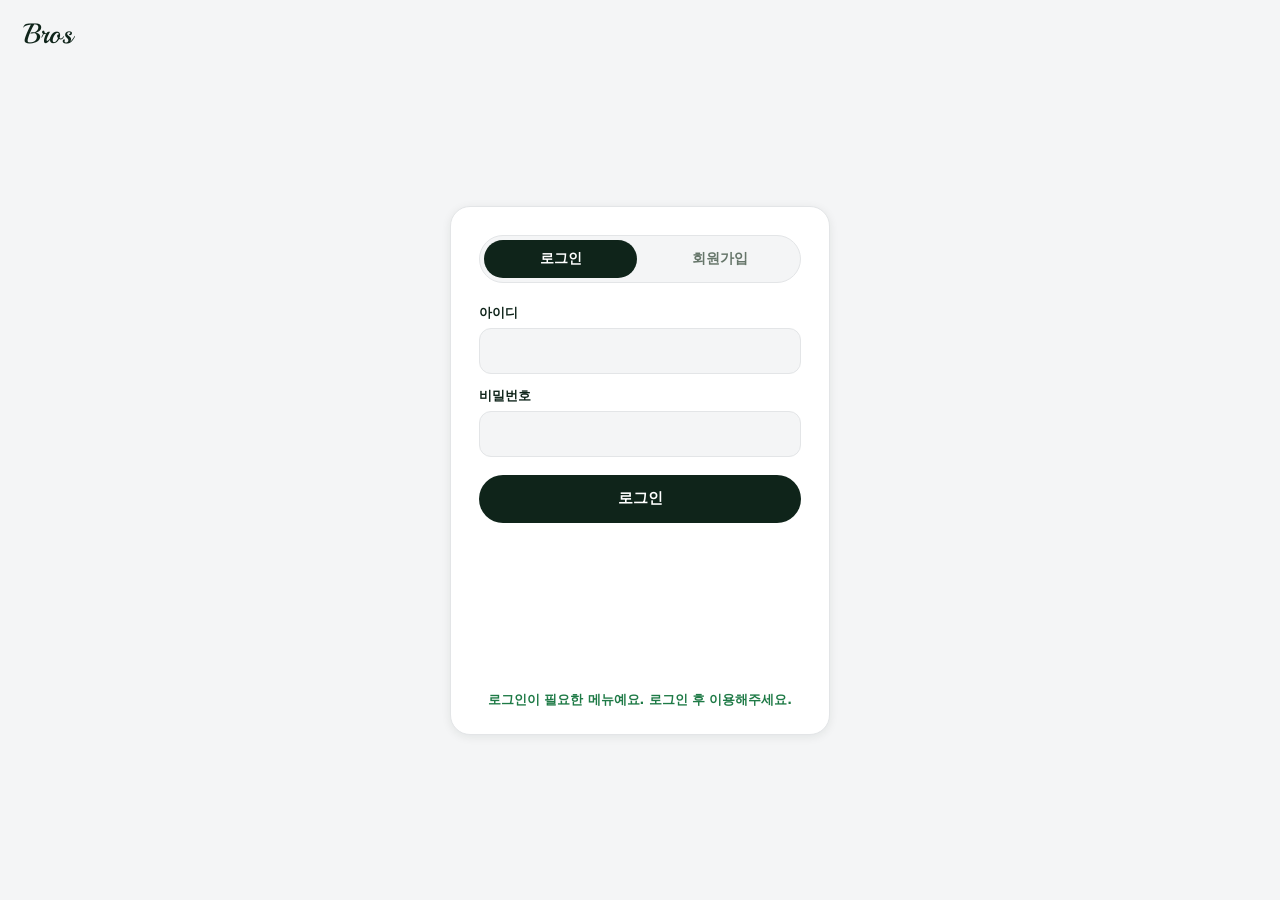
==== commit 603b6e00: "포지션별 하이라이트 제거 (추후 개발): 탭/포지션 선택, 관리자 포지션 입력, 백엔드 포지션 검증 삭제 DB 의 highlight_clips.position 컬럼은 추후 개발을 " ====
--- a/web/Frontend/admin.html
+++ b/web/Frontend/admin.html
@@ -3,7 +3,7 @@
 <head>
   <meta charset="UTF-8" />
   <meta name="viewport" content="width=device-width, initial-scale=1.0" />
-  <title>회원 승인 관리 | BROS</title>
+  <title>관리자 | BROS</title>
   <script>
     (function () {
       try {
@@ -48,12 +48,6 @@
           <span class="sidebar__brand-logo">BROS</span>
           <span class="sidebar__brand-sub">ONE TEAM, HIGHER TOGETHER</span>
         </div>
-        <ul class="sidebar__links">
-          <li>이용약관</li>
-          <li>개인정보처리방침</li>
-          <li>고객센터</li>
-        </ul>
-        <p class="sidebar__copy">© 2024 BROS. All rights reserved.</p>
       </div>
     </aside>
 
@@ -69,7 +63,7 @@
         </div>
         <div class="topbar__title" id="topbarTitle">
           <span class="topbar__title-mark">B</span>
-          <span class="topbar__title-text">회원 승인</span>
+          <span class="topbar__title-text">관리자</span>
         </div>
         <div class="topbar__right">
           <button class="icon-btn icon-btn--ghost" id="themeToggle" type="button" aria-label="다크모드 전환"></button>
@@ -80,30 +74,86 @@
       <main class="content">
         <div class="page-header">
           <p class="page-header__eyebrow">관리자 전용</p>
-          <h1 class="page-header__title">회원 승인 관리</h1>
-          <p class="page-header__desc">가입 신청을 승인하면 그 회원이 로그인할 수 있어요.</p>
+          <h1 class="page-header__title">관리자</h1>
+          <p class="page-header__desc">가입 신청을 승인하고, 경기 하이라이트를 등록할 수 있어요.</p>
         </div>
 
-        <div class="page-card">
-          <div class="admin-filter" id="adminFilter" role="tablist" aria-label="회원 상태">
-            <button type="button" class="admin-filter__btn admin-filter__btn--active" data-status="PENDING">승인 대기</button>
-            <button type="button" class="admin-filter__btn" data-status="APPROVED">승인됨</button>
-            <button type="button" class="admin-filter__btn" data-status="REJECTED">거절됨</button>
-            <button type="button" class="admin-filter__btn" data-status="">전체</button>
-          </div>
-          <!-- js/admin.js 가 회원 목록을 그림 -->
-          <div class="record-list" id="adminUserList"></div>
+        <!-- 위쪽 탭: 회원 승인 / 하이라이트 관리 (js/admin.js) -->
+        <div class="report-tabs admin-tabs" id="adminTabs" role="tablist" aria-label="관리 메뉴">
+          <button type="button" class="report-tab report-tab--active" data-panel="users">회원 승인</button>
+          <button type="button" class="report-tab" data-panel="highlights">하이라이트 관리</button>
         </div>
 
-        <footer class="page-footer">
-          <span>BROS</span>
-          <nav>
-            <a href="#terms">이용약관</a>
-            <a href="#privacy">개인정보처리방침</a>
-            <a href="#support">고객센터</a>
-          </nav>
-          <span>© 2024 BROS. All rights reserved.</span>
-        </footer>
+        <!-- 회원 승인 -->
+        <div id="usersPanel">
+          <div class="page-card">
+            <div class="admin-filter" id="adminFilter" role="tablist" aria-label="회원 상태">
+              <button type="button" class="admin-filter__btn admin-filter__btn--active" data-status="PENDING">승인 대기</button>
+              <button type="button" class="admin-filter__btn" data-status="APPROVED">승인됨</button>
+              <button type="button" class="admin-filter__btn" data-status="REJECTED">거절됨</button>
+              <button type="button" class="admin-filter__btn" data-status="">전체</button>
+            </div>
+            <!-- js/admin.js 가 회원 목록을 그림 -->
+            <div class="record-list" id="adminUserList"></div>
+          </div>
+        </div>
+
+        <!-- 하이라이트 관리 (js/admin-highlight.js). 하이라이트 페이지에는 가장 최근 날짜의 경기가 보임 -->
+        <div id="highlightsPanel" hidden>
+          <div class="page-card">
+            <h2 class="page-card__title">경기 등록</h2>
+            <form class="admin-form" id="gameForm">
+              <label class="auth-field">
+                <span>경기 날짜</span>
+                <input type="date" name="gameDate" required />
+              </label>
+              <label class="auth-field">
+                <span>상대 팀</span>
+                <input type="text" name="opponent" maxlength="100" placeholder="예: 한빛 타이거즈" required />
+              </label>
+              <label class="auth-field">
+                <span>점수</span>
+                <input type="text" name="score" maxlength="50" placeholder="예: BROS 7 : 3" required />
+              </label>
+              <button type="submit" class="admin-form__submit">경기 추가</button>
+            </form>
+          </div>
+
+          <div class="page-card">
+            <h2 class="page-card__title">경기 목록</h2>
+            <div class="record-list" id="adminGameList"></div>
+          </div>
+
+          <!-- 경기 목록에서 "장면 관리" 를 누르면 보임 -->
+          <div class="page-card" id="clipCard" hidden>
+            <h2 class="page-card__title" id="clipCardTitle">장면 관리</h2>
+            <form class="admin-form" id="clipForm">
+              <label class="auth-field">
+                <span>분류</span>
+                <select name="category" required>
+                  <option value="batting">타격 장면</option>
+                  <option value="defense">수비 플레이</option>
+                  <option value="highlight">주요 플레이</option>
+                </select>
+              </label>
+              <label class="auth-field">
+                <span>장면 이름</span>
+                <input type="text" name="actionLabel" maxlength="100" placeholder="예: 5회 솔로 홈런" required />
+              </label>
+              <label class="auth-field">
+                <span>영상 시간</span>
+                <input type="text" name="timestamp" placeholder="예: 00:34:02" pattern="\d{1,2}:\d{2}:\d{2}" required />
+              </label>
+              <label class="auth-field admin-form__wide">
+                <span>영상 주소 (선택)</span>
+                <input type="url" name="clipUrl" maxlength="500" placeholder="https://..." />
+              </label>
+              <button type="submit" class="admin-form__submit">장면 추가</button>
+            </form>
+            <div class="record-list admin-clip-list" id="adminClipList"></div>
+          </div>
+        </div>
+
       </main>
     </div>
   </div>
@@ -116,5 +166,6 @@
   <script src="./js/api.js"></script>
   <script src="./js/shell.js"></script>
   <script src="./js/admin.js"></script>
+  <script src="./js/admin-highlight.js"></script>
 </body>
 </html>
--- a/web/Frontend/css/style.css
+++ b/web/Frontend/css/style.css
@@ -130,6 +130,41 @@
   box-shadow: none;
 }
 
+/* 상단바 마이페이지 아이콘: 오른쪽 아래 플로팅 버튼(.fab)과 같은 형광 연두 */
+.icon-btn--neon {
+  background: var(--neon);
+  color: var(--neon-ink);
+  border: none;
+  box-shadow: 0 4px 12px rgba(203, 255, 61, 0.45);
+}
+
+/* 지금 마이페이지에 있으면 진한 테두리로 표시 */
+.icon-btn--neon.icon-btn--active {
+  box-shadow: 0 0 0 2px var(--neon-ink) inset, 0 4px 12px rgba(203, 255, 61, 0.45);
+}
+
+.login-btn {
+  white-space: nowrap;
+}
+
+/* 폰 화면: 상단바에 메뉴/로고/다크모드/마이페이지/로그인이 다 들어가면 제목이 한 글자씩 꺾여서,
+   본문에 같은 제목(page-header)이 크게 있는 만큼 상단바 제목은 숨기고 간격을 줄임 */
+/* (아래쪽에 정의된 .topbar__title / .topbar__right / .login-btn 기본값보다 우선하도록 .topbar 를 앞에 붙임) */
+@media (max-width: 520px) {
+  .topbar .topbar__title {
+    display: none;
+  }
+
+  .topbar .topbar__right {
+    gap: 6px;
+    align-items: center;
+  }
+
+  .topbar .login-btn {
+    padding: 0 14px;
+  }
+}
+
 /* ===== 레이아웃 ===== */
 .app {
   display: flex;
@@ -215,9 +250,12 @@
   gap: 12px;
   padding: 12px 14px;
   border-radius: 12px;
+  border: 1px solid transparent; /* hover 때 테두리가 생겨도 크기가 흔들리지 않게 */
   font-weight: 600;
   font-size: 15px;
   color: var(--navy);
+  transition: transform 0.25s cubic-bezier(0.2, 0.7, 0.2, 1), background 0.2s ease, border-color 0.2s ease,
+    box-shadow 0.25s ease;
 }
 
 .nav-item__icon {
@@ -227,8 +265,22 @@
   color: var(--muted);
 }
 
+/* 모든 페이지 공통: 카드처럼 마우스를 올리면 살짝 떠오름 */
 .nav-item:hover {
   background: var(--bg);
+  transform: translateY(-4px);
+  border-color: var(--neon);
+  box-shadow: 0 10px 20px rgba(var(--shadow-rgb), 0.12);
+}
+
+.nav-item:hover .nav-item__icon {
+  color: var(--navy);
+}
+
+@media (prefers-reduced-motion: reduce) {
+  .nav-item:hover {
+    transform: none;
+  }
 }
 
 .nav-item--active {
@@ -278,22 +330,6 @@
   font-size: 10px;
   color: var(--muted);
   letter-spacing: 0.5px;
-}
-
-.sidebar__links {
-  display: flex;
-  justify-content: center;
-  gap: 10px;
-  font-size: 11px;
-  color: var(--muted);
-  margin-bottom: 8px;
-  flex-wrap: wrap;
-}
-
-.sidebar__copy {
-  font-size: 10px;
-  color: #b7bdc9;
-  margin: 0;
 }
 
 /* ===== 상단바 (스크롤 시 떠오르는 GNB) =====
@@ -377,93 +413,676 @@
   margin: 0 auto;
 }
 
-/* ===== 팀 슬로건 문구 (사진 밖, 일반 페이지 흐름) =====
-   더 이상 사진 위 오버레이가 아니라서, 라이트/다크모드에 따라 자동으로 반전되는
-   사이트 공통 토큰(var(--navy)/var(--muted)/var(--red)/var(--neon))을 그대로 사용합니다. */
-.hero-text {
-  margin-bottom: 16px;
-}
-
-.hero-text__headline {
-  /* 딱딱한 임팩트체 대신, 부드러운 손글씨 느낌의 필기체로 변경 */
-  font-family: "Gaegu", cursive;
-  font-size: 34px;
-  font-weight: 700;
-  line-height: 1.35;
-  color: var(--navy);
-  margin: 0 0 6px;
-}
-
-.hero-text__desc {
-  font-size: 14px;
-  line-height: 1.6;
-  /* 라이트모드=검정에 가까운 색, 다크모드=형광 연두로 자동 전환 (var(--red) 재사용) */
-  color: var(--red);
-  margin: 0 0 10px;
-}
-
-.hero-text__tag {
-  display: inline-flex;
-  align-items: center;
-  gap: 8px;
-  font-size: 12px;
-  font-weight: 700;
-  letter-spacing: 0.5px;
-  color: var(--red);
-}
-
-.hero-text__tag-line {
-  width: 22px;
+/* ===== 홈 (index.html) =====
+   첫 화면(.home-hero)은 화면에 고정된 배경 + 문구만. 문구는 한 글자씩 써지고(js/main.js initHeroWriting),
+   스크롤하면 배경은 그대로 둔 채 장면(.home-scene)이 하나씩 올라옴: 팀 사진 → AI 리포트 → 기능 메뉴 → 3단계 안내.
+   배경은 팀 사진을 미리 흐리게 만든 작은 이미지라 크게 늘려도 깨짐이 보이지 않음. */
+.home-hero {
+  /* 화면에 고정: 스크롤해도 배경은 그대로 있고, 뒤따르는 .home-content 만 그 위로 올라옴 */
+  position: sticky;
+  top: 0;
+  z-index: 0;
+  isolation: isolate;
+  display: flex;
+  align-items: center;
+  min-height: 100vh;
+  min-height: 100svh;
+  /* 상단바(sticky) 뒤까지 배경이 올라가도록 상단바 높이만큼 끌어올림 (--topbar-h 는 js/main.js 가 측정) */
+  margin-top: calc(-1 * var(--topbar-h, 69px));
+  overflow: hidden;
+  color: #ffffff;
+  background: #0b1a12;
+}
+
+.home-hero__backdrop {
+  position: absolute;
+  inset: -40px;
+  z-index: -2;
+  background: url("../assets/images/hero-team-bg.jpg") center / cover no-repeat;
+}
+
+/* 스크롤 진행도(--hero-cover: 0~1, js/main.js)에 따라 배경을 어둡게 */
+.home-hero__dim {
+  position: absolute;
+  inset: 0;
+  z-index: -1;
+  background: #08140d;
+  opacity: calc(var(--hero-cover, 0) * 0.55);
+  pointer-events: none;
+}
+
+/* 가운데 문구가 잘 읽히도록 가운데를 조금 더 어둡게 */
+.home-hero::after {
+  content: "";
+  position: absolute;
+  inset: 0;
+  z-index: -1;
+  background: radial-gradient(ellipse at center, rgba(8, 20, 13, 0.82) 0%, rgba(8, 20, 13, 0.6) 60%, rgba(8, 20, 13, 0.5) 100%);
+}
+
+/* 문구는 화면 가운데 */
+.home-hero__inner {
+  width: 100%;
+  max-width: 1180px;
+  margin: 0 auto;
+  padding: calc(var(--topbar-h, 69px) + 24px) 32px 120px;
+  text-align: center;
+}
+
+.home-hero__eyebrow {
+  display: flex;
+  align-items: center;
+  justify-content: center;
+  gap: 12px;
+  margin: 0;
+  font-size: 13px;
+  font-weight: 800;
+  letter-spacing: 2px;
+  color: #cbff3d;
+}
+
+.home-hero__eyebrow-line {
+  flex-shrink: 0;
+  width: 28px;
   height: 2px;
-  background: var(--neon);
-  display: inline-block;
-}
-
-/* ===== 히어로 사진 배너 (실제 팀 사진) ===== */
-.hero-banner {
-  position: relative;
-  border-radius: var(--radius-lg);
-  overflow: hidden;
-  margin-bottom: 24px;
-  box-shadow: var(--shadow-card);
-  /* 원본 사진 가로폭(960px)보다 배너를 더 넓게 늘리면 화질이 뭉개지므로,
-     원본 폭을 넘지 않게 최대 너비를 제한해서 실제 해상도 그대로(업스케일 없이) 보여줌 */
-  max-width: 960px;
-  margin-left: auto;
-  margin-right: auto;
-}
-
-.hero-banner__slide {
-  position: relative;
-  width: 100%;
-  /* 원본 사진이 세로로 긴 인물사진(960x1280)이라, 비율/위치를 맞춰서
-     얼굴 위쪽은 여유 있게 남기고, 아래쪽 빈 흙바닥만 최소로 걷어내도록 조정.
-     문구가 사진 밖으로 빠지면서 여백 제약이 없어져 12/5 -> 13/5 로 살짝 더 줄임. */
-  aspect-ratio: 13 / 5;
-  background-image: url("../assets/images/hero-team.png");
-  background-size: cover;
-  background-position: center 55%;
-}
-
-.hero-banner__dots {
+  background: currentColor;
+}
+
+.home-hero__title {
+  margin: 18px 0 26px;
+  /* 붓으로 쓴 느낌의 손글씨체 (글씨 쓰기 애니메이션과 어울리게) */
+  font-family: "Nanum Brush Script", "Gaegu", cursive;
+  font-weight: 400;
+  font-size: clamp(76px, 10vw, 150px);
+  line-height: 0.98;
+  letter-spacing: 1px;
+}
+
+.home-hero__desc {
+  margin: 0;
+  font-size: clamp(16px, 1.5vw, 20px);
+  line-height: 1.75;
+  color: rgba(255, 255, 255, 0.85);
+}
+
+.home-hero__scroll {
   position: absolute;
   left: 50%;
-  bottom: 16px;
+  bottom: 26px;
   transform: translateX(-50%);
   display: flex;
-  gap: 6px;
-}
-
-.hero-banner__dot {
-  width: 6px;
-  height: 6px;
-  border-radius: 999px;
-  background: rgba(255, 255, 255, 0.45);
-}
-
-.hero-banner__dot--active {
-  width: 18px;
+  flex-direction: column;
+  align-items: center;
+  gap: 10px;
+  font-size: 11px;
+  font-weight: 700;
+  letter-spacing: 3px;
+  color: rgba(255, 255, 255, 0.75);
+  text-decoration: none;
+  opacity: calc(1 - var(--hero-cover, 0) * 3);
+}
+
+.home-hero__scroll-line {
+  position: relative;
+  width: 1px;
+  height: 44px;
+  overflow: hidden;
+  background: rgba(255, 255, 255, 0.3);
+}
+
+.home-hero__scroll-line::after {
+  content: "";
+  position: absolute;
+  left: 0;
+  top: -50%;
+  width: 100%;
+  height: 50%;
+  background: #cbff3d;
+  animation: hero-scroll-line 1.8s ease-in-out infinite;
+}
+
+@keyframes hero-scroll-line {
+  to {
+    top: 100%;
+  }
+}
+
+/* 스크롤하면 문구는 흐려지며 위로 빠짐 (배경은 계속 보임) */
+.home-hero__text {
+  opacity: calc(1 - var(--hero-cover, 0) * 1.4);
+  transform: translateY(calc(var(--hero-cover, 0) * -48px));
+}
+
+/* ===== 글씨 쓰기 애니메이션 (js/main.js initHeroWriting) =====
+   data-write 가 붙은 문구를 글자마다 나눠, 글자마다 "먹"이 왼쪽 위에서 오른쪽 아래로 번지듯 나타나게 함.
+   문구끼리도 순서대로(영문 한 줄 → 제목 → 설명) 이어서 써지도록 JS 가 글자마다 --d(시작 시각)를 계산함.
+   JS 가 준비됐을 때만(html.writing-ready) 숨기므로 JS 가 실패해도 글씨는 그대로 보입니다. */
+.write-char {
+  display: inline-block;
+  white-space: pre;
+}
+
+.writing-ready .write-char {
+  -webkit-mask-image: linear-gradient(120deg, #000 40%, transparent 60%);
+  mask-image: linear-gradient(120deg, #000 40%, transparent 60%);
+  -webkit-mask-size: 300% 300%;
+  mask-size: 300% 300%;
+  -webkit-mask-position: 100% 100%;
+  mask-position: 100% 100%;
+}
+
+.writing-ready .is-writing .write-char {
+  animation: hero-write var(--dur, 0.5s) var(--d, 0s) cubic-bezier(0.45, 0, 0.25, 1) forwards;
+}
+
+@keyframes hero-write {
+  to {
+    -webkit-mask-position: 0 0;
+    mask-position: 0 0;
+  }
+}
+
+/* 영문 줄 양옆의 짧은 선: 앞 선은 글자보다 먼저, 뒤 선은 글자를 다 쓴 뒤 그어짐 (시작 시각은 JS 가 지정) */
+.writing-ready .home-hero__eyebrow-line {
+  transform: scaleX(0);
+  transform-origin: left center;
+}
+
+.writing-ready .is-writing .home-hero__eyebrow-line {
+  animation: hero-line 0.4s cubic-bezier(0.45, 0, 0.25, 1) forwards;
+}
+
+@keyframes hero-line {
+  to {
+    transform: scaleX(1);
+  }
+}
+
+/* 화면낭독기에는 글자로 쪼개기 전 원래 문장을 읽어줌 */
+.sr-only {
+  position: absolute;
+  width: 1px;
+  height: 1px;
+  margin: -1px;
+  padding: 0;
+  overflow: hidden;
+  clip: rect(0 0 0 0);
+  white-space: nowrap;
+  border: 0;
+}
+
+/* ===== 첫 화면 다음 장면들 ===== */
+/* 고정된 배경 위로 올라오는 콘텐츠. 배경이 사진이라 제목 글씨는 밝은색으로 */
+.home-content {
+  position: relative;
+  z-index: 1;
+  padding-top: 0;
+}
+
+/* 장면마다 한 화면 높이를 차지해서, 스크롤할 때마다 하나씩 올라오게 함 */
+.home-scene {
+  min-height: calc(100vh - var(--topbar-h, 69px));
+  min-height: calc(100svh - var(--topbar-h, 69px));
+  display: flex;
+  flex-direction: column;
+  justify-content: center;
+  padding: 48px 0;
+}
+
+.home-scene > :last-child {
+  margin-bottom: 0;
+}
+
+/* PC 에서는 장면(AI 리포트 / 기능 메뉴 + 3단계 안내)의 칸들을 화면 높이에 맞춰 키워서 한 화면을 꽉 채움.
+   vh 기준 clamp 라 노트북(768px)~큰 모니터(1080px 이상)까지 비율이 유지됨. 태블릿/폰은 원래 크기. */
+@media (min-width: 1025px) {
+  /* --- 장면: 오늘의 AI 리포트 --- */
+  .home-scene .hero {
+    margin-bottom: clamp(20px, 3vh, 36px);
+  }
+
+  .home-scene .hero__eyebrow {
+    font-size: clamp(13px, 1.6vh, 16px);
+  }
+
+  .home-scene .hero__title {
+    font-size: clamp(34px, 5vh, 50px);
+    margin-bottom: 12px;
+  }
+
+  .home-scene .hero__desc {
+    font-size: clamp(14px, 1.9vh, 18px);
+  }
+
+  .home-scene .report-tabs {
+    margin-bottom: clamp(18px, 2.6vh, 28px);
+  }
+
+  .home-scene .report-tab {
+    font-size: 15px;
+    padding: 10px 28px;
+  }
+
+  .home-scene .report-overview {
+    grid-template-rows: repeat(2, minmax(clamp(130px, 19vh, 220px), auto));
+    gap: clamp(14px, 2vh, 20px);
+    margin-bottom: 0;
+  }
+
+  .home-scene .info-box {
+    padding: clamp(18px, 2.6vh, 28px);
+    gap: 6px;
+    border-radius: var(--radius-lg);
+  }
+
+  .home-scene .info-box__icon {
+    width: 28px;
+    height: 28px;
+    margin-bottom: auto; /* 아이콘은 위, 글씨는 칸 아래쪽으로 */
+  }
+
+  .home-scene .info-box__label {
+    font-size: 13.5px;
+  }
+
+  .home-scene .info-box__value {
+    font-size: clamp(20px, 2.8vh, 26px);
+  }
+
+  .home-scene .info-box__sub {
+    font-size: 13px;
+  }
+
+  .home-scene .comment-box {
+    padding: clamp(22px, 3vh, 32px);
+    border-radius: var(--radius-lg);
+  }
+
+  .home-scene .comment-box__quote {
+    width: 28px;
+    height: 28px;
+  }
+
+  .home-scene .comment-box__title {
+    font-size: 16px;
+    margin-bottom: 8px;
+  }
+
+  .home-scene .comment-box__text {
+    font-size: clamp(15px, 2vh, 18px);
+    line-height: 1.7;
+  }
+
+  .home-scene .report-cta {
+    height: 56px;
+    font-size: 16px;
+  }
+
+  /* --- 장면: 기능 메뉴 + 3단계 안내 --- */
+  .home-scene--last {
+    gap: clamp(20px, 3.2vh, 36px);
+  }
+
+  .home-scene .feature-grid {
+    gap: clamp(16px, 2vh, 22px);
+  }
+
+  .home-scene .feature-card {
+    min-height: clamp(220px, 32vh, 330px);
+    padding: clamp(24px, 3.4vh, 36px) clamp(22px, 1.8vw, 30px);
+    gap: 10px;
+  }
+
+  .home-scene .feature-card__icon-badge {
+    width: clamp(54px, 7vh, 68px);
+    height: clamp(54px, 7vh, 68px);
+    border-radius: 18px;
+    margin-bottom: auto; /* 아이콘은 위, 제목/설명은 카드 아래쪽으로 */
+  }
+
+  .home-scene .feature-card__icon {
+    width: 30px;
+    height: 30px;
+  }
+
+  .home-scene .feature-card__title {
+    font-size: clamp(18px, 2.4vh, 22px);
+  }
+
+  .home-scene .feature-card__desc {
+    font-size: clamp(13.5px, 1.8vh, 15.5px);
+    line-height: 1.6;
+  }
+
+  .home-scene .how-bar {
+    padding: clamp(24px, 3.4vh, 36px) clamp(28px, 2.4vw, 40px);
+    margin-bottom: 0;
+  }
+
+  .home-scene .how-bar__logo {
+    font-size: 34px;
+  }
+
+  .home-scene .how-bar__title {
+    font-size: 15px;
+  }
+
+  .home-scene .how-bar__step {
+    gap: 14px;
+  }
+
+  .home-scene .how-bar__step-icon {
+    width: 52px;
+    height: 52px;
+    padding: 12px;
+    border-radius: 16px;
+  }
+
+  .home-scene .how-bar__step-title {
+    font-size: 16px;
+  }
+
+  .home-scene .how-bar__step-desc {
+    font-size: 13px;
+  }
+}
+
+/* 다크모드: 홈 장면의 카드 배경만 검은색 (글씨/아이콘 색은 그대로) */
+:root[data-theme="dark"] .home-content .info-box,
+:root[data-theme="dark"] .home-content .comment-box,
+:root[data-theme="dark"] .home-content .feature-card,
+:root[data-theme="dark"] .home-content .how-bar,
+:root[data-theme="dark"] .home-content .report-tabs {
+  background: #050505;
+  border-color: rgba(255, 255, 255, 0.12);
+}
+
+/* AI 코멘트 본문은 원래 고정 회색-남색이라 검은 카드에서 안 보여서, 다크모드에서만 밝은 글씨로 */
+:root[data-theme="dark"] .comment-box__text {
+  color: rgba(234, 243, 231, 0.85);
+}
+
+/* 마지막 장면 기능 카드: 마우스를 올리면 확실하게 떠오름 (기본 2px → 10px + 진한 그림자) */
+.home-scene .feature-card:hover {
+  transform: translateY(-10px);
+  box-shadow: 0 24px 44px rgba(0, 0, 0, 0.32);
+}
+
+/* 첫 화면 문구와 균형을 맞춰 장면 제목과 투수/타자 탭도 가운데로
+   (장면이 세로 flex 라서 탭이 가로로 늘어나지 않게 align-self 로 내용 폭만큼만) */
+.home-scene .hero {
+  justify-content: center;
+  text-align: center;
+}
+
+.home-scene .report-tabs {
+  align-self: center;
+}
+
+/* PC: 스크롤하면 장면 단위로 딱 맞춰 멈춤 (가까울 때만 맞추는 proximity 라 억지로 끌려가지 않음).
+   폰은 장면이 화면보다 길어서 자유 스크롤 (html.home-snap 은 js/main.js 가 홈에서만 붙임) */
+@media (min-width: 761px) and (min-aspect-ratio: 4 / 5) {
+  html.home-snap {
+    scroll-snap-type: y proximity;
+  }
+
+  html.home-snap .home-hero,
+  html.home-snap .home-scene {
+    scroll-snap-align: start;
+    scroll-margin-top: var(--topbar-h, 69px);
+  }
+
+  html.home-snap .home-hero {
+    scroll-margin-top: 0;
+  }
+}
+
+/* 마지막 장면(기능 메뉴 + 3단계 안내): 두 덩어리 사이 간격 */
+.home-scene--last {
+  gap: 28px;
+}
+
+.home-scene--last .feature-grid {
+  margin-bottom: 0;
+}
+
+/* 장면 1: 팀 사진. 콘텐츠 여백(.content) 밖에 있어서 좌우 끝까지, 높이는 상단바 아래 한 화면 */
+.home-scene--team {
+  position: relative;
+  z-index: 1;
+  display: block;
+  min-height: 0;
+  padding: 0;
+}
+
+.home-team-photo {
+  margin: 0;
+  width: 100%;
+  height: calc(100vh - var(--topbar-h, 69px));
+  height: calc(100svh - var(--topbar-h, 69px));
+  overflow: hidden;
+  background: #0b1a12;
+}
+
+.home-team-photo img {
+  display: block;
+  width: 100%;
+  height: 100%;
+  object-fit: cover;
+  /* 화면이 사진보다 가로로 길면 위아래가 잘리므로, 선수와 현수막이 가운데 오게 */
+  object-position: center 58%;
+}
+
+/* 팀 사진: 스크롤해서 들어올수록 작은 카드(82%, 둥근 모서리) → 화면 가득(100%, 각진 모서리)으로 커짐 */
+.reveal-ready .home-team-photo[data-reveal] {
+  scale: calc(0.82 + var(--enter, 1) * 0.18);
+  border-radius: calc((1 - var(--enter, 1)) * 32px);
+}
+
+.home-content .hero__eyebrow {
+  color: #cbff3d;
+}
+
+.home-content .hero__title {
+  color: #ffffff;
+}
+
+.home-content .hero__desc {
+  color: rgba(255, 255, 255, 0.72);
+}
+
+/* 홈: 상단바 막대 없이 버튼들만 화면 모서리에 떠 있게 고정 (오른쪽 아래 플로팅 버튼처럼).
+   막대 자체는 투명하고 클릭도 통과시키며, 버튼마다 배경과 그림자를 줘서 어떤 장면 위에서도 잘 보이게 함 */
+.topbar--floating {
+  position: fixed;
+  top: 0;
+  left: 0;
+  right: 0;
+  padding: 20px 24px;
+  background: none;
+  border: none;
+  box-shadow: none;
+  pointer-events: none;
+}
+
+.topbar--floating .topbar__left,
+.topbar--floating .topbar__right {
+  pointer-events: auto;
+}
+
+.topbar--floating .logo--mobile {
+  display: none;
+}
+
+.topbar--floating .icon-btn {
+  width: 48px;
+  height: 48px;
+}
+
+.topbar--floating .icon-btn svg {
+  width: 20px;
+  height: 20px;
+}
+
+/* 다크모드 버튼 / 모바일 메뉴 버튼: 어두운 반투명 원 */
+.topbar--floating .icon-btn--ghost,
+.topbar--floating .topbar__menu {
+  background: rgba(15, 36, 26, 0.72);
+  border: 1px solid rgba(255, 255, 255, 0.18);
+  color: #ffffff;
+  backdrop-filter: blur(10px);
+  -webkit-backdrop-filter: blur(10px);
+  box-shadow: 0 8px 20px rgba(0, 0, 0, 0.3);
+}
+
+.topbar--floating .icon-btn--neon {
+  box-shadow: 0 8px 20px rgba(203, 255, 61, 0.45);
+}
+
+/* 로그인: 흰색 알약 / 로그아웃: 어두운 반투명 알약 */
+.topbar--floating .login-btn {
+  height: 48px;
+  padding: 0 22px;
+  font-size: 14px;
   background: #ffffff;
+  color: #0f241a;
+  box-shadow: 0 8px 20px rgba(0, 0, 0, 0.3);
+}
+
+.topbar--floating .login-btn--active {
+  background: rgba(15, 36, 26, 0.72);
+  color: #ffffff;
+  border-color: rgba(255, 255, 255, 0.25);
+  backdrop-filter: blur(10px);
+  -webkit-backdrop-filter: blur(10px);
+}
+
+@media (max-width: 520px) {
+  .topbar--floating {
+    padding: 14px 16px;
+  }
+
+  .topbar--floating .icon-btn {
+    width: 44px;
+    height: 44px;
+  }
+
+  .topbar--floating .login-btn {
+    height: 44px;
+    padding: 0 16px;
+  }
+}
+
+/* ===== 홈: 사이드바 뒤까지 메인 배경이 이어지게 (index.html body.page-home) =====
+   팀 사진 배경을 페이지 전체에 고정으로 깔고, 사이드바는 반투명 유리 패널 + 메뉴는 카드처럼 떠오르는 효과 */
+body.page-home {
+  background: #0b1a12 url("../assets/images/hero-team-bg.jpg") center / cover no-repeat fixed;
+}
+
+.page-home .home-hero {
+  background: transparent;
+}
+
+.page-home .home-hero__backdrop {
+  display: none;
+}
+
+.page-home .sidebar {
+  background: rgba(8, 20, 13, 0.55);
+  border-right-color: rgba(255, 255, 255, 0.08);
+  backdrop-filter: blur(16px);
+  -webkit-backdrop-filter: blur(16px);
+}
+
+.page-home .sidebar .logo__text {
+  color: #cbff3d;
+}
+
+.page-home .sidebar__nav {
+  gap: 10px;
+}
+
+.page-home .nav-item {
+  color: #ffffff;
+  background: rgba(255, 255, 255, 0.06);
+  border-color: rgba(255, 255, 255, 0.1);
+}
+
+.page-home .nav-item__icon {
+  color: rgba(255, 255, 255, 0.7);
+}
+
+.page-home .nav-item:hover {
+  background: rgba(255, 255, 255, 0.12);
+  border-color: #cbff3d;
+  box-shadow: 0 12px 24px rgba(0, 0, 0, 0.35);
+}
+
+.page-home .nav-item:hover .nav-item__icon {
+  color: #cbff3d;
+}
+
+.page-home .sidebar__tagline {
+  color: #e8c34a;
+}
+
+.page-home .sidebar__brand-logo {
+  color: #ffffff;
+}
+
+.page-home .sidebar__brand-sub {
+  color: rgba(255, 255, 255, 0.6);
+}
+
+.page-home .sidebar__close {
+  background: rgba(255, 255, 255, 0.12);
+  border-color: rgba(255, 255, 255, 0.3);
+  color: #ffffff;
+}
+
+/* ===== 스크롤 위치에 연동되는 등장/퇴장 효과 (js/main.js initScrollReveal) =====
+   --p(보이는 정도 0~1), --ty(세로 이동 px) 를 JS 가 스크롤마다 계산. 휠 한 칸씩 끊겨 움직이지 않게 짧은 전환을 둠.
+   transform 대신 translate/scale 속성을 써서 카드 hover 의 transform 효과와 따로 동작함. */
+.reveal-ready [data-reveal] {
+  opacity: var(--p, 0);
+  translate: 0 calc(var(--ty, 160) * 1px);
+  /* 살짝 작게(94%) 시작해서 원래 크기로 → 아래에서 확 튀어 올라오는 느낌 */
+  scale: calc(0.94 + var(--enter, 1) * 0.06);
+  /* 뒤의 border-color/transform 은 카드 hover 효과가 원래처럼 부드럽게 바뀌도록 유지 */
+  transition: opacity 0.45s cubic-bezier(0.16, 1, 0.3, 1), translate 0.45s cubic-bezier(0.16, 1, 0.3, 1),
+    scale 0.45s cubic-bezier(0.16, 1, 0.3, 1), border-radius 0.45s ease-out, border-color 0.2s ease,
+    transform 0.25s cubic-bezier(0.2, 0.7, 0.2, 1), box-shadow 0.25s ease;
+  will-change: opacity, translate, scale;
+}
+
+@media (max-width: 760px) {
+  .home-hero__inner {
+    padding: calc(var(--topbar-h, 69px) + 24px) 20px 100px;
+  }
+
+  .home-hero::after {
+    background: rgba(8, 20, 13, 0.62);
+  }
+
+  .home-hero__scroll {
+    bottom: 20px;
+  }
+
+  .home-scene {
+    padding: 32px 0;
+  }
+
+  /* 폰: 사진 비율(4:3) 그대로 화면 폭을 꽉 채움 (원본보다 작게 표시되어 선명함) */
+  .home-team-photo {
+    height: auto;
+    aspect-ratio: 4 / 3;
+  }
+}
+
+@media (prefers-reduced-motion: reduce) {
+  .home-hero__scroll-line::after {
+    animation: none;
+  }
 }
 
 .hero {
@@ -634,6 +1253,7 @@
 }
 
 .report-cta {
+  text-decoration: none;
   display: inline-flex;
   align-items: center;
   justify-content: center;
@@ -825,29 +1445,6 @@
   height: 16px;
   color: var(--muted);
   flex-shrink: 0;
-}
-
-/* ===== 페이지 푸터 ===== */
-.page-footer {
-  display: flex;
-  align-items: center;
-  justify-content: space-between;
-  flex-wrap: wrap;
-  gap: 10px;
-  padding-top: 20px;
-  border-top: 1px solid var(--border);
-  font-size: 12px;
-  color: var(--muted);
-}
-
-.page-footer span:first-child {
-  font-weight: 800;
-  color: var(--navy);
-}
-
-.page-footer nav {
-  display: flex;
-  gap: 16px;
 }
 
 /* ===== FAB (클릭하면 위로 메뉴 2개가 펼쳐지는 플로팅 버튼) ===== */
@@ -1414,75 +2011,6 @@
   color: var(--red);
 }
 
-.highlight-main {
-  border-top: 1px solid var(--border);
-  padding-top: 18px;
-}
-
-.highlight-main__frame {
-  position: relative;
-  aspect-ratio: 16 / 9;
-  border-radius: var(--radius-md);
-  background: radial-gradient(circle at 30% 20%, var(--navy-light) 0%, var(--navy) 70%);
-  display: flex;
-  align-items: center;
-  justify-content: center;
-  overflow: hidden;
-}
-
-.highlight-main__tag {
-  position: absolute;
-  top: 12px;
-  left: 12px;
-  font-size: 10.5px;
-  font-weight: 700;
-  letter-spacing: 0.5px;
-  color: var(--neon);
-  background: rgba(0, 0, 0, 0.35);
-  padding: 4px 10px;
-  border-radius: 999px;
-}
-
-.highlight-main__play {
-  width: 56px;
-  height: 56px;
-  border-radius: 999px;
-  border: none;
-  background: rgba(255, 255, 255, 0.95);
-  color: var(--navy);
-  display: flex;
-  align-items: center;
-  justify-content: center;
-  flex-shrink: 0;
-}
-
-.highlight-main__play svg {
-  width: 22px;
-  height: 22px;
-  margin-left: 2px;
-}
-
-.highlight-main__meta {
-  display: flex;
-  align-items: baseline;
-  justify-content: space-between;
-  gap: 10px;
-  margin-top: 12px;
-}
-
-.highlight-main__label {
-  font-size: 14px;
-  font-weight: 800;
-  color: var(--navy);
-  margin: 0;
-}
-
-.highlight-main__time {
-  font-size: 12.5px;
-  color: var(--muted);
-}
-
-/* 주요 장면 그룹 (타격 장면 / 수비 플레이 / 주요 플레이) */
 .clip-group {
   margin-bottom: 22px;
 }
@@ -1533,6 +2061,12 @@
   text-align: left;
 }
 
+/* 영상이 없는 장면: 재생 버튼 없이 이름/시간만, 누를 수 없음 */
+.clip-card--static {
+  cursor: default;
+  align-self: start; /* 영상 있는 카드 높이에 맞춰 늘어나지 않게 */
+}
+
 .clip-card__thumb {
   position: relative;
   aspect-ratio: 16 / 9;
@@ -1566,32 +2100,6 @@
   font-size: 11px;
   color: var(--muted);
   flex-shrink: 0;
-}
-
-/* 포지션별 하이라이트: 포지션 선택 */
-.position-picker {
-  display: flex;
-  flex-wrap: wrap;
-  gap: 8px;
-  margin-bottom: 18px;
-}
-
-.position-pill {
-  min-width: 52px;
-  height: 40px;
-  padding: 0 14px;
-  border-radius: 999px;
-  border: 1px solid var(--border);
-  background: var(--white);
-  color: var(--navy);
-  font-size: 13px;
-  font-weight: 800;
-}
-
-.position-pill--active {
-  background: var(--cta-bg);
-  color: var(--cta-ink);
-  border-color: var(--cta-bg);
 }
 
 /* ===== 마이페이지 ===== */
@@ -1649,7 +2157,8 @@
 }
 
 /* 관리자에게만 보이는 "회원 승인 관리" 링크 (버튼 모양은 로그아웃과 동일) */
-.profile-card__admin {
+.profile-card__admin,
+.profile-card__link {
   display: inline-flex;
   align-items: center;
   text-decoration: none;
@@ -1657,6 +2166,151 @@
 
 .profile-card__admin[hidden] {
   display: none;
+}
+
+/* 마이페이지 "내 정보" 카드 */
+.info-list {
+  margin: 0;
+  display: flex;
+  flex-direction: column;
+}
+
+.info-list__row {
+  display: flex;
+  justify-content: space-between;
+  align-items: center;
+  gap: 16px;
+  min-height: 50px;
+  padding: 8px 0;
+  border-bottom: 1px solid var(--border);
+  font-size: 13.5px;
+}
+
+.info-list__row:last-child {
+  border-bottom: none;
+}
+
+.info-list dt {
+  color: var(--muted);
+  font-weight: 600;
+  flex-shrink: 0;
+}
+
+.info-list dd {
+  margin: 0;
+  color: var(--navy);
+  font-weight: 700;
+  text-align: right;
+  word-break: break-all;
+}
+
+.info-list__actions {
+  display: flex;
+  align-items: center;
+  justify-content: flex-end;
+  flex-wrap: wrap;
+  gap: 8px;
+}
+
+/* 비밀번호는 보여주지 않고 자리만 표시 */
+.info-list__secret {
+  color: var(--muted);
+  letter-spacing: 2px;
+}
+
+/* "사진 변경" / "비밀번호 변경" 같은 작은 버튼 (로그아웃 버튼과 같은 톤) */
+.info-action {
+  display: inline-flex;
+  align-items: center;
+  height: 32px;
+  padding: 0 14px;
+  border-radius: 999px;
+  border: 1px solid var(--border);
+  background: var(--bg);
+  color: var(--navy);
+  font-size: 12.5px;
+  font-weight: 700;
+  text-decoration: none;
+  white-space: nowrap;
+}
+
+.info-action[hidden] {
+  display: none;
+}
+
+/* 프로필 사진 버튼: 누르면 사진 선택, 오른쪽 아래 카메라 배지 */
+.profile-card__avatar--button {
+  position: relative;
+  padding: 0;
+  border: none;
+  cursor: pointer;
+}
+
+.profile-card__avatar-img {
+  width: 100%;
+  height: 100%;
+  border-radius: 999px;
+  object-fit: cover;
+}
+
+.profile-card__avatar-img[hidden],
+.profile-card__avatar-icon[hidden] {
+  display: none;
+}
+
+.profile-card__avatar-badge {
+  position: absolute;
+  right: -2px;
+  bottom: -2px;
+  width: 22px;
+  height: 22px;
+  border-radius: 999px;
+  background: var(--neon);
+  color: var(--neon-ink);
+  border: 2px solid var(--white);
+  display: flex;
+  align-items: center;
+  justify-content: center;
+}
+
+.profile-card__avatar-badge svg {
+  width: 12px;
+  height: 12px;
+}
+
+.profile-card__avatar--button:focus-visible {
+  outline: 2px solid var(--neon);
+  outline-offset: 2px;
+}
+
+/* 비밀번호 변경 페이지 (password.html). 입력칸/버튼 모양은 로그인 페이지의 auth-* 를 그대로 사용 */
+.password-form {
+  display: flex;
+  flex-direction: column;
+  gap: 14px;
+  max-width: 420px;
+}
+
+.password-form .auth-message {
+  margin: 0;
+  text-align: left;
+}
+
+/* 하위 페이지 제목 위의 "< 마이페이지로" 링크 */
+.page-back {
+  display: inline-flex;
+  align-items: center;
+  gap: 4px;
+  margin-bottom: 6px;
+  font-size: 13px;
+  font-weight: 700;
+  color: var(--muted);
+  text-decoration: none;
+}
+
+.page-back svg {
+  width: 16px;
+  height: 16px;
 }
 
 /* ===== 마이페이지 기록 목록 / 관리자 회원 목록 (js/mypage.js, js/admin.js) ===== */
@@ -1742,6 +2396,59 @@
 .record-item__badge--rejected {
   background: var(--gold-soft);
   color: var(--gold);
+}
+
+/* 관리자 화면: 위쪽 "회원 승인 / 하이라이트 관리" 탭 */
+.admin-tabs {
+  margin-bottom: 20px;
+}
+
+/* 관리자 화면: 경기/장면 등록 폼 (입력칸 모양은 로그인 페이지의 auth-field 재사용) */
+.admin-form {
+  display: grid;
+  grid-template-columns: repeat(auto-fit, minmax(200px, 1fr));
+  gap: 14px;
+  align-items: end;
+}
+
+.admin-form__wide {
+  grid-column: 1 / -1;
+}
+
+.auth-field select {
+  height: 46px;
+  padding: 0 12px;
+  border-radius: 12px;
+  border: 1px solid var(--border);
+  background: var(--bg);
+  color: var(--navy);
+  font-size: 14px;
+  font-weight: 500;
+  font-family: inherit;
+}
+
+.auth-field select:focus {
+  outline: 2px solid var(--neon);
+  outline-offset: 1px;
+}
+
+.admin-form__submit {
+  height: 46px;
+  padding: 0 22px;
+  border: none;
+  border-radius: 999px;
+  background: var(--cta-bg);
+  color: var(--cta-ink);
+  font-size: 14px;
+  font-weight: 700;
+}
+
+.admin-form__submit:disabled {
+  opacity: 0.5;
+}
+
+.admin-clip-list {
+  margin-top: 20px;
 }
 
 /* 관리자 화면: 상태별 필터 탭 */
@@ -1799,6 +2506,765 @@
   .record-item--static .record-item__side {
     width: 100%;
     justify-content: flex-end;
+  }
+}
+
+/* ===== 분석용 영상 플레이어 (js/video-player.js, 투구/타격 리포트와 하이라이트 미리보기 공통) ===== */
+.player {
+  display: flex;
+  flex-direction: column;
+  gap: 12px;
+}
+
+/* 영상 + 그 위에 겹치는 관절 점 캔버스 */
+.player__stage {
+  position: relative;
+  width: 100%;
+  border-radius: var(--radius-md);
+  overflow: hidden;
+  background: #000;
+}
+
+.player__video {
+  display: block;
+  width: 100%;
+  max-height: 70vh;
+  background: #000;
+}
+
+.player__overlay {
+  position: absolute;
+  top: 0;
+  left: 0;
+  pointer-events: none; /* 영상 기본 컨트롤(재생/탐색바 등)은 그대로 누를 수 있게 */
+}
+
+.player__controls {
+  display: flex;
+  align-items: center;
+  flex-wrap: wrap;
+  gap: 8px 12px;
+}
+
+.player__rate-title {
+  font-size: 13px;
+  font-weight: 700;
+  color: var(--navy);
+}
+
+.player__rate-buttons {
+  display: flex;
+  flex-wrap: wrap;
+  gap: 6px;
+}
+
+.player__rate-btn {
+  height: 32px;
+  min-width: 48px;
+  padding: 0 10px;
+  border-radius: 999px;
+  border: 1px solid var(--border);
+  background: var(--bg);
+  color: var(--navy);
+  font-size: 12.5px;
+  font-weight: 700;
+  font-variant-numeric: tabular-nums;
+}
+
+.player__rate-btn--active {
+  background: var(--cta-bg);
+  border-color: var(--cta-bg);
+  color: var(--cta-ink);
+}
+
+/* 폰에서만 보이는 드롭다운 */
+.player__rate-select {
+  display: none;
+  height: 36px;
+  padding: 0 10px;
+  border-radius: 10px;
+  border: 1px solid var(--border);
+  background: var(--bg);
+  color: var(--navy);
+  font-size: 14px;
+  font-weight: 700;
+  font-family: inherit;
+}
+
+.player__rate-current {
+  margin-left: auto;
+  font-size: 12.5px;
+  font-weight: 700;
+  color: var(--muted);
+  font-variant-numeric: tabular-nums;
+}
+
+@media (max-width: 640px) {
+  .player__rate-buttons {
+    display: none;
+  }
+
+  .player__rate-select {
+    display: inline-block;
+  }
+}
+
+/* ===== 투구/타격 AI 분석 리포트 (js/report.js) ===== */
+.analysis-report {
+  display: flex;
+  flex-direction: column;
+}
+
+.analysis-report[hidden] {
+  display: none;
+}
+
+.report-sample-btn {
+  margin-top: 6px;
+  height: 36px;
+  padding: 0 16px;
+  border-radius: 999px;
+  border: 1px solid var(--border);
+  background: var(--bg);
+  color: var(--navy);
+  font-size: 13px;
+  font-weight: 700;
+}
+
+.report-sample-badge {
+  display: flex;
+  flex-wrap: wrap;
+  align-items: center;
+  gap: 8px;
+  margin-bottom: 16px;
+  padding: 12px 16px;
+  border-radius: var(--radius-md);
+  background: var(--gold-soft);
+  color: var(--navy);
+  font-size: 13px;
+}
+
+.report-sample-badge strong {
+  padding: 2px 10px;
+  border-radius: 999px;
+  background: var(--gold);
+  color: #ffffff;
+  font-size: 12px;
+}
+
+/* 카드 머리: 번호 + 제목 (투구/타격 모든 카드 동일) */
+.report-card__head {
+  display: flex;
+  align-items: center;
+  gap: 10px;
+  margin-bottom: 6px;
+}
+
+.report-card__step {
+  flex-shrink: 0;
+  width: 30px;
+  height: 30px;
+  border-radius: 10px;
+  background: var(--navy);
+  color: var(--neon);
+  display: inline-flex;
+  align-items: center;
+  justify-content: center;
+  font-size: 12px;
+  font-weight: 800;
+  font-variant-numeric: tabular-nums;
+}
+
+.report-card__title {
+  margin: 0;
+  font-size: 17px;
+  font-weight: 800;
+  color: var(--navy);
+}
+
+.report-card__desc {
+  margin: 0 0 14px 40px;
+  font-size: 13px;
+  color: var(--muted);
+}
+
+.report-card__body {
+  margin-top: 14px;
+}
+
+.report-card__desc + .report-card__body {
+  margin-top: 0;
+}
+
+.report-card__meta {
+  margin: 12px 0 0;
+  font-size: 12.5px;
+  color: var(--muted);
+}
+
+/* 아직 AI 측정 데이터가 없는 항목 */
+.report-pending {
+  margin: 12px 0 0;
+  padding: 12px 14px;
+  border-radius: var(--radius-md);
+  background: var(--bg);
+  font-size: 13px;
+  color: var(--muted);
+}
+
+/* ① 영상이 없을 때 */
+.report-video-empty {
+  padding: 36px 20px;
+  border-radius: var(--radius-md);
+  background: var(--bg);
+  text-align: center;
+  font-size: 13.5px;
+  line-height: 1.6;
+  color: var(--muted);
+}
+
+/* ① 관절 점 표시 켜기/끄기 + 색 안내 */
+.report-joint {
+  display: flex;
+  flex-wrap: wrap;
+  align-items: center;
+  gap: 8px 16px;
+  margin-top: 12px;
+  font-size: 12.5px;
+  color: var(--muted);
+}
+
+.report-joint__toggle {
+  display: inline-flex;
+  align-items: center;
+  gap: 6px;
+  font-weight: 700;
+  color: var(--navy);
+  cursor: pointer;
+}
+
+.report-joint__toggle input {
+  width: 16px;
+  height: 16px;
+  accent-color: var(--green);
+}
+
+.report-joint__legend {
+  display: inline-flex;
+  align-items: center;
+  gap: 6px;
+}
+
+.report-joint__dot {
+  width: 10px;
+  height: 10px;
+  border-radius: 50%;
+  border: 1px solid rgba(0, 0, 0, 0.35);
+  margin-left: 4px;
+}
+
+.report-joint__status {
+  width: 100%;
+  color: var(--gold);
+}
+
+.report-joint__status:empty {
+  display: none;
+}
+
+/* ① 영상 바로 아래 동작 단계 타임라인 (js/report.js renderPhaseChapters)
+   가는 줄 = 영상 전체 길이(기본 탐색바와 같은 축), 눈금 = 각 단계 시작, 아래 = 단계 이름 한 줄 */
+.phase-chapters {
+  padding: 14px 16px 12px;
+  border-radius: var(--radius-md);
+  background: var(--bg);
+  border: 1px solid var(--border);
+}
+
+.phase-chapters__head {
+  display: flex;
+  justify-content: space-between;
+  align-items: baseline;
+  flex-wrap: wrap;
+  gap: 4px 12px;
+}
+
+.phase-chapters__title {
+  font-size: 13px;
+  font-weight: 800;
+  color: var(--navy);
+}
+
+.phase-chapters__now {
+  font-size: 12.5px;
+  font-weight: 700;
+  color: var(--muted);
+}
+
+/* 가는 타임라인 (위아래 여백을 넉넉히 둬서 누르기 쉽게) */
+.phase-line {
+  position: relative;
+  margin: 14px 0 6px;
+  padding: 9px 0;
+  cursor: pointer;
+}
+
+.phase-line--static {
+  cursor: default;
+}
+
+.phase-line__rail {
+  position: relative;
+  height: 6px;
+  border-radius: 999px;
+  background: var(--border);
+  overflow: hidden;
+}
+
+.phase-line__progress {
+  position: absolute;
+  top: 0;
+  bottom: 0;
+  left: 0;
+  width: 0;
+  background: var(--neon);
+}
+
+/* 지금 재생 중인 단계의 구간 */
+.phase-line__range {
+  position: absolute;
+  top: 0;
+  bottom: 0;
+  background: var(--navy);
+  opacity: 0.25;
+}
+
+.phase-line__knob {
+  position: absolute;
+  top: 50%;
+  width: 14px;
+  height: 14px;
+  margin: -7px 0 0 -7px;
+  border-radius: 50%;
+  background: var(--neon);
+  border: 2px solid var(--navy);
+  pointer-events: none;
+}
+
+/* 단계 시작 눈금 (보이는 건 가는 선, 누르는 범위는 넓게) */
+.phase-tick {
+  position: absolute;
+  top: 0;
+  bottom: 0;
+  width: 16px;
+  margin-left: -8px;
+  padding: 0;
+  border: none;
+  background: none;
+  cursor: pointer;
+}
+
+.phase-tick::before {
+  content: "";
+  position: absolute;
+  left: 50%;
+  top: 3px;
+  bottom: 3px;
+  width: 2px;
+  margin-left: -1px;
+  border-radius: 2px;
+  background: var(--muted);
+}
+
+.phase-tick--passed::before {
+  background: var(--navy);
+}
+
+.phase-tick:disabled {
+  cursor: default;
+}
+
+/* 단계 이름 한 줄: 세트 › 레그 리프트 › … (폰에서는 가로 스크롤) */
+.phase-steps-wrap {
+  position: relative; /* 단계 버튼 offsetLeft 기준 (지금 단계 자동 스크롤) */
+  overflow-x: auto;
+  scrollbar-width: none;
+  /* 양끝을 살짝 흐리게 해서 옆으로 더 있다는 걸 보여줌 */
+  -webkit-mask-image: linear-gradient(90deg, transparent 0, #000 12px, #000 calc(100% - 12px), transparent 100%);
+  mask-image: linear-gradient(90deg, transparent 0, #000 12px, #000 calc(100% - 12px), transparent 100%);
+}
+
+.phase-steps-wrap::-webkit-scrollbar {
+  display: none;
+}
+
+.phase-steps {
+  display: flex;
+  align-items: center;
+  margin: 0;
+  padding: 0 8px;
+  list-style: none;
+  min-width: max-content;
+}
+
+.phase-steps__item {
+  display: flex;
+  align-items: center;
+}
+
+.phase-steps__item + .phase-steps__item::before {
+  content: "›";
+  margin: 0 4px;
+  color: var(--muted);
+  font-weight: 700;
+}
+
+.phase-step {
+  display: inline-flex;
+  align-items: baseline;
+  gap: 5px;
+  padding: 6px 10px;
+  border: none;
+  border-radius: 999px;
+  background: none;
+  color: var(--muted);
+  cursor: pointer;
+  white-space: nowrap;
+}
+
+.phase-step:disabled {
+  cursor: default;
+}
+
+.phase-step:not(:disabled):hover {
+  background: var(--white);
+  color: var(--navy);
+}
+
+.phase-step__label {
+  font-size: 12.5px;
+  font-weight: 800;
+}
+
+.phase-step__time {
+  font-size: 11px;
+  font-variant-numeric: tabular-nums;
+  opacity: 0.8;
+}
+
+.phase-step--done {
+  color: var(--navy);
+}
+
+.phase-step--active {
+  background: var(--cta-bg);
+  color: var(--cta-ink);
+}
+
+.phase-step--active:not(:disabled):hover {
+  background: var(--cta-bg);
+  color: var(--cta-ink);
+}
+
+/* ② 영상 정보: 작은 칩 한 줄 */
+.report-info {
+  display: flex;
+  flex-wrap: wrap;
+  gap: 8px;
+  margin: 0;
+}
+
+.report-info__item {
+  display: inline-flex;
+  align-items: baseline;
+  gap: 6px;
+  padding: 7px 12px;
+  border-radius: 999px;
+  background: var(--bg);
+  border: 1px solid var(--border);
+  font-size: 12.5px;
+}
+
+.report-info__item dt {
+  color: var(--muted);
+  font-weight: 600;
+}
+
+.report-info__item dd {
+  margin: 0;
+  color: var(--navy);
+  font-weight: 800;
+  font-variant-numeric: tabular-nums;
+}
+
+/* ② 영상 정보 안 측정 요약 (평가 없이 사실만) */
+.report-summary {
+  margin-top: 16px;
+  padding: 14px 16px;
+  border-radius: var(--radius-md);
+  background: var(--bg);
+  border: 1px solid var(--border);
+}
+
+.report-summary__list {
+  margin: 0;
+  padding: 0;
+  list-style: none;
+  display: flex;
+  flex-direction: column;
+  gap: 6px;
+}
+
+.report-summary__item {
+  display: flex;
+  align-items: baseline;
+  gap: 8px;
+  font-size: 13.5px;
+  line-height: 1.6;
+  color: var(--navy);
+}
+
+.report-summary__tag {
+  flex-shrink: 0;
+  padding: 1px 8px;
+  border-radius: 999px;
+  background: var(--red-soft);
+  font-size: 11.5px;
+  font-weight: 800;
+}
+
+/* ⑤ 동작 타이밍: 동작 시작 시점 (시간순, 세로 점선 타임라인) */
+.timing-events {
+  display: grid;
+  grid-template-columns: repeat(2, minmax(0, 1fr));
+  gap: 0 24px;
+  margin: 0;
+  padding: 0;
+  list-style: none;
+}
+
+.timing-events__item {
+  position: relative;
+  display: flex;
+  justify-content: space-between;
+  align-items: baseline;
+  gap: 12px;
+  padding: 11px 0 11px 18px;
+  border-bottom: 1px solid var(--border);
+  font-size: 13.5px;
+}
+
+.timing-events__item::before {
+  content: "";
+  position: absolute;
+  left: 2px;
+  top: 50%;
+  width: 8px;
+  height: 8px;
+  margin-top: -4px;
+  border-radius: 50%;
+  background: var(--neon);
+  border: 2px solid var(--navy);
+}
+
+.timing-events__item--empty::before {
+  background: var(--border);
+  border-color: var(--border);
+}
+
+.timing-events__label {
+  color: var(--navy);
+  font-weight: 700;
+}
+
+.timing-events__time {
+  color: var(--navy);
+  font-weight: 800;
+  font-variant-numeric: tabular-nums;
+}
+
+.timing-events__item--empty .timing-events__label,
+.timing-events__item--empty .timing-events__time {
+  color: var(--muted);
+  font-weight: 600;
+}
+
+.metric-group__title--spaced {
+  margin-top: 22px;
+}
+
+/* ⑥ 동작 속도(추후 지원): 다른 카드보다 한 톤 가라앉게 */
+.report-card--muted .report-card__title {
+  color: var(--muted);
+}
+
+.report-card--muted .report-card__step {
+  background: var(--border);
+  color: var(--muted);
+}
+
+/* ⑦ 이전 분석 비교: 카테고리 묶음 머리줄 */
+.compare-table__group th {
+  padding-top: 16px;
+  text-align: left;
+  font-size: 12.5px;
+  font-weight: 800;
+  color: var(--green);
+  background: none;
+}
+
+/* ② 자세 및 움직임 수치: 관절 각도 / 움직임 두 묶음 (평가 태그 없이 값만) */
+.metric-group + .metric-group {
+  margin-top: 24px;
+}
+
+.metric-group__title {
+  margin: 0 0 10px;
+  font-size: 14px;
+  font-weight: 800;
+  color: var(--navy);
+}
+
+.metric-group__desc {
+  margin: -4px 0 10px;
+  font-size: 12.5px;
+  color: var(--muted);
+}
+
+
+.metric-grid {
+  display: grid;
+  grid-template-columns: repeat(4, minmax(0, 1fr));
+  gap: 12px;
+}
+
+.metric-card {
+  display: flex;
+  flex-direction: column;
+  gap: 6px;
+  padding: 16px;
+  border-radius: var(--radius-md);
+  background: var(--bg);
+  border: 1px solid var(--border);
+}
+
+.metric-card__label {
+  font-size: 12.5px;
+  font-weight: 700;
+  color: var(--muted);
+}
+
+.metric-card__value {
+  font-size: 24px;
+  font-weight: 800;
+  color: var(--navy);
+  font-variant-numeric: tabular-nums;
+  line-height: 1.1;
+}
+
+.metric-card__note {
+  font-size: 11.5px;
+  color: var(--muted);
+}
+
+/* ③ 이전 분석 비교 표 (변화는 부호만, 좋고 나쁨을 뜻하는 색은 쓰지 않음) */
+.compare-table-wrap {
+  overflow-x: auto;
+  margin-top: 12px;
+}
+
+.compare-table {
+  width: 100%;
+  min-width: 420px;
+  border-collapse: collapse;
+  font-size: 13.5px;
+  font-variant-numeric: tabular-nums;
+}
+
+.compare-table th,
+.compare-table td {
+  padding: 11px 12px;
+  border-bottom: 1px solid var(--border);
+  text-align: right;
+  color: var(--navy);
+}
+
+.compare-table thead th {
+  font-size: 12px;
+  font-weight: 700;
+  color: var(--muted);
+  background: var(--bg);
+}
+
+.compare-table th:first-child {
+  text-align: left;
+  font-weight: 700;
+}
+
+.compare-table__change {
+  font-weight: 800;
+}
+
+/* 분석 안내 (경고창이 아닌 차분한 정보 박스) */
+.report-notice {
+  display: flex;
+  gap: 10px;
+  align-items: flex-start;
+  margin-bottom: 20px;
+  padding: 16px 18px;
+  border-radius: var(--radius-md);
+  background: var(--bg);
+  border: 1px solid var(--border);
+}
+
+.report-notice__icon {
+  flex-shrink: 0;
+  font-size: 16px;
+  line-height: 1.5;
+  color: var(--muted);
+}
+
+.report-notice__text {
+  margin: 0;
+  font-size: 13px;
+  line-height: 1.6;
+  color: var(--muted);
+}
+
+/* 태블릿: 수치 3열 */
+@media (max-width: 1100px) {
+  .metric-grid {
+    grid-template-columns: repeat(3, minmax(0, 1fr));
+  }
+}
+
+/* 작은 태블릿: 수치 2열 */
+@media (max-width: 860px) {
+  .metric-grid {
+    grid-template-columns: repeat(2, minmax(0, 1fr));
+  }
+
+  .timing-events {
+    grid-template-columns: 1fr;
+  }
+}
+
+/* 폰: 수치 2열(아주 좁으면 1열), 카드 설명은 번호 아래로 */
+@media (max-width: 640px) {
+
+  .report-card__desc {
+    margin-left: 0;
+  }
+
+  .metric-card__value {
+    font-size: 21px;
+  }
+
+}
+
+@media (max-width: 380px) {
+  .metric-grid {
+    grid-template-columns: 1fr;
   }
 }
 
@@ -2037,14 +3503,6 @@
     grid-row: auto;
   }
 
-  .hero-banner__slide {
-    aspect-ratio: 4 / 5;
-  }
-
-  .hero-text__headline {
-    font-size: 24px;
-  }
-
   .hero__title {
     font-size: 24px;
   }
